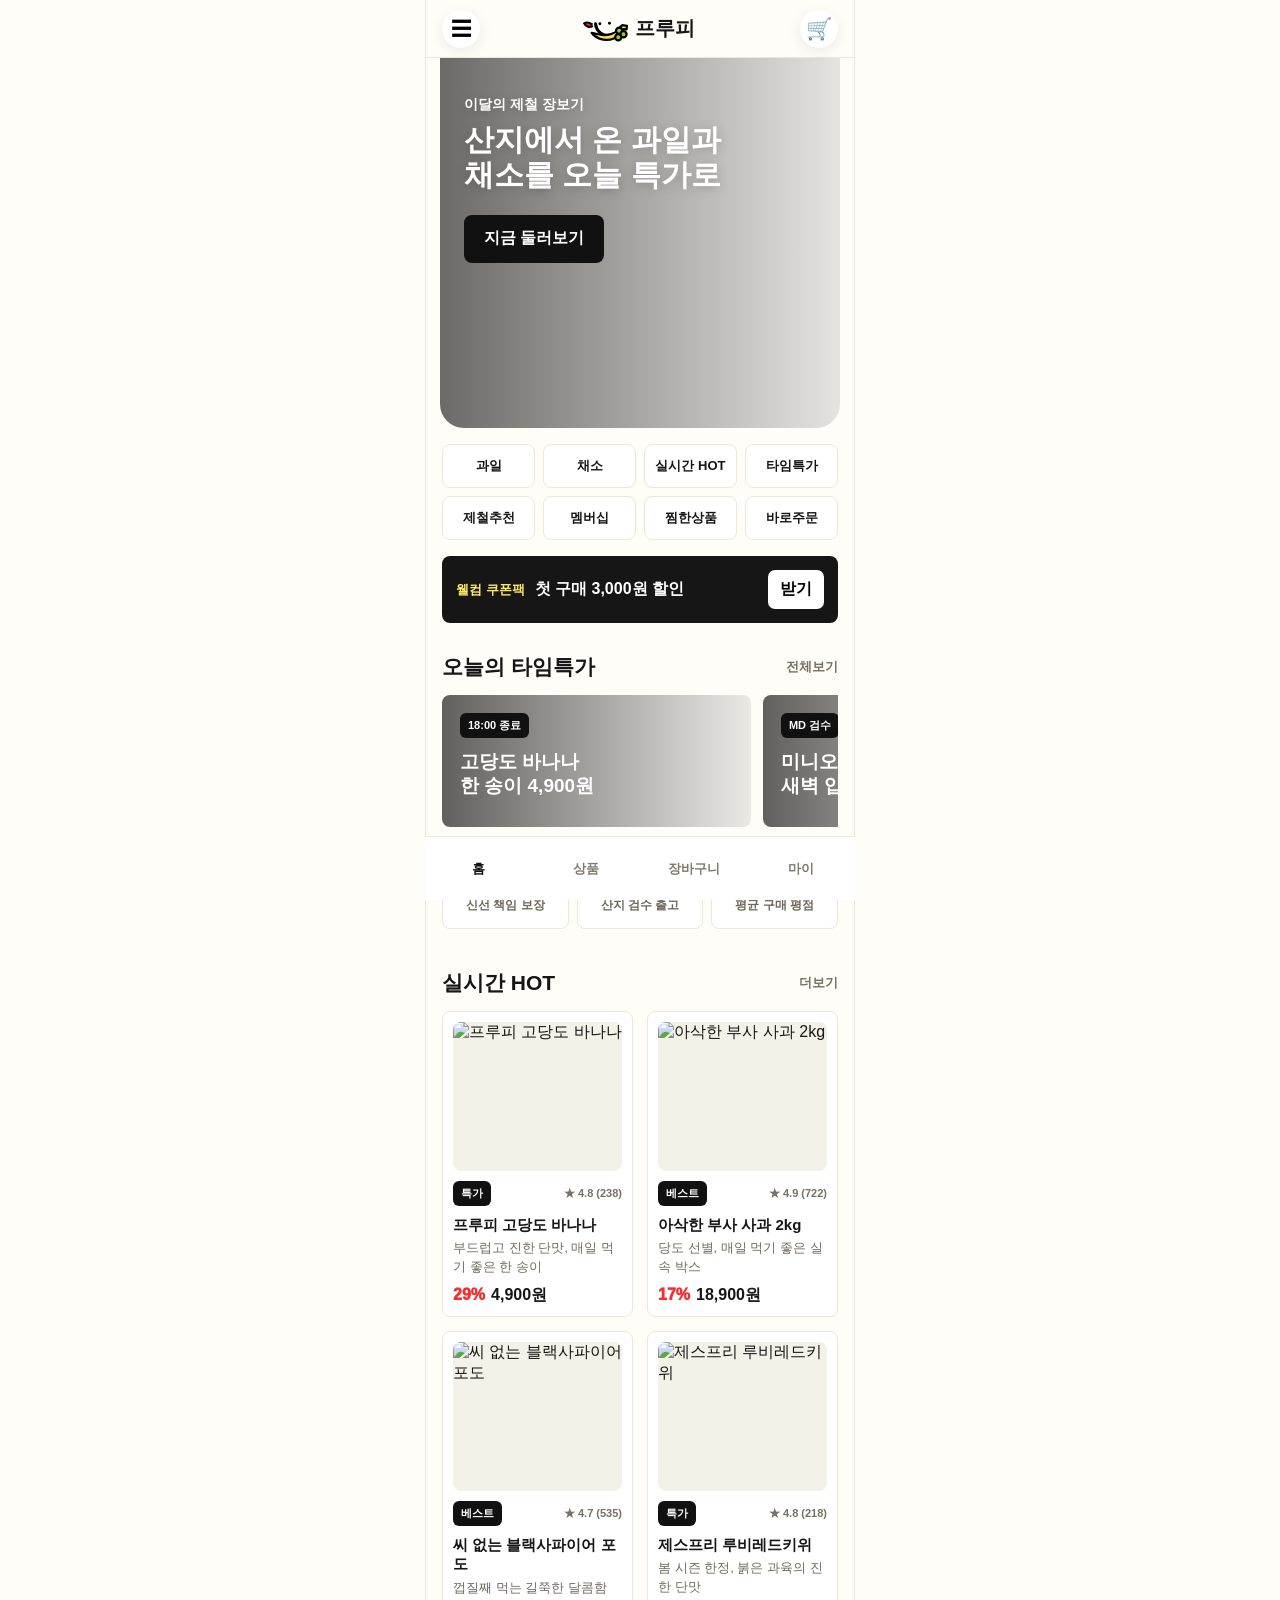
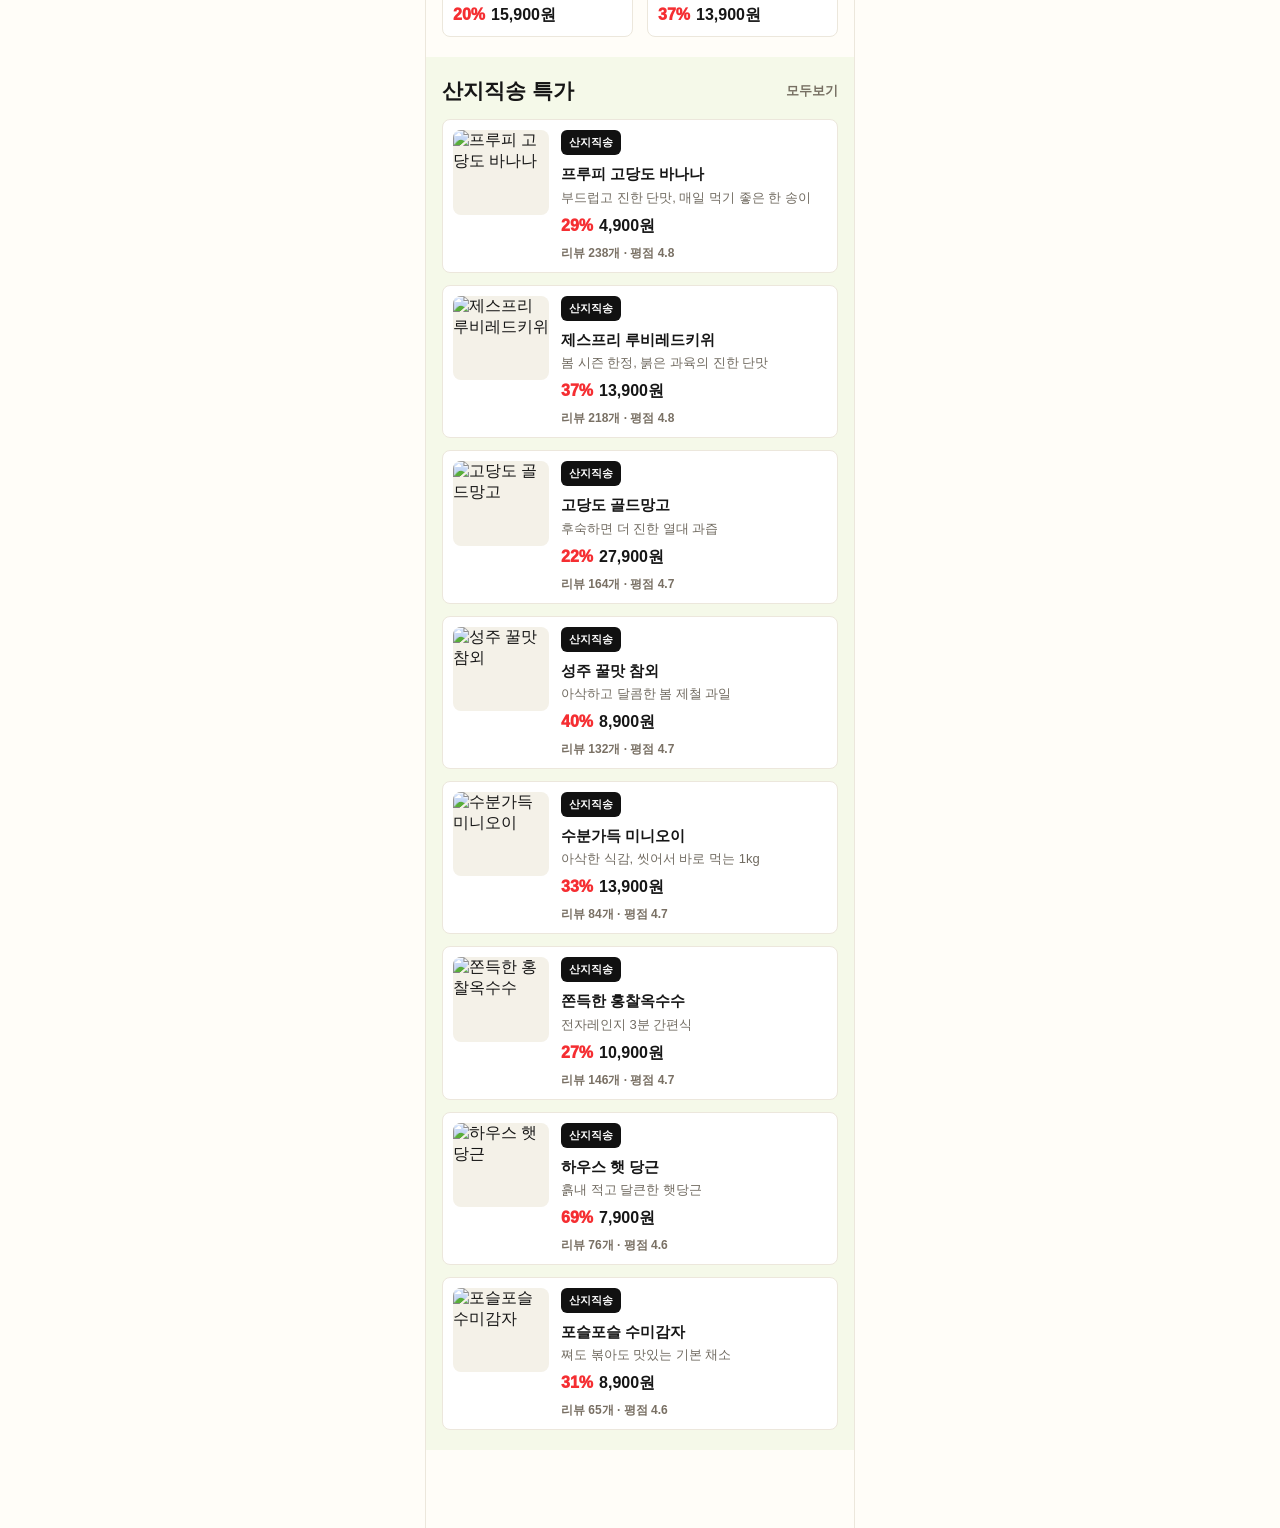
==== index.html @ dadb6387 "Build mobile Fruity storefront" ====
<!doctype html>
<html lang="ko">
  <head>
    <meta charset="UTF-8" />
    <meta name="viewport" content="width=device-width, initial-scale=1.0" />
    <title>프루피 | 산지직송 과일채소</title>
    <link rel="stylesheet" href="./styles.css" />
    <script defer src="./data.js"></script>
    <script defer src="./app.js"></script>
  </head>
  <body data-page="home">
    <header class="topbar">
      <button class="icon-btn" aria-label="메뉴">☰</button>
      <a class="brand" href="./index.html" aria-label="프루피 홈">
        <span class="logo-mark" aria-hidden="true">
          <svg viewBox="0 0 96 60" role="img">
            <path class="logo-face" d="M24 18c2 20 20 32 40 24 8-3 14-9 18-17" />
            <path class="logo-leaf" d="M17 20c-8-7-16-5-19-3 4 8 12 10 20 6" />
            <path class="logo-banana" d="M31 42c18 6 42 0 54-21l11 2-1 8-8-1c-8 20-30 30-54 22-8-3-14-7-18-13 6 1 10 2 16 3z" />
            <circle class="logo-grape" cx="78" cy="34" r="7" />
            <circle class="logo-grape" cx="88" cy="42" r="7" />
            <circle class="logo-grape" cx="76" cy="49" r="7" />
            <circle cx="34" cy="18" r="3.4" />
            <circle cx="56" cy="17" r="3.4" />
          </svg>
        </span>
        <span>프루피</span>
      </a>
      <a class="icon-btn" href="./cart.html" aria-label="장바구니">🛒</a>
    </header>

    <main>
      <section class="hero">
        <div class="hero-copy">
          <p>이달의 제철 장보기</p>
          <h1>산지에서 온 과일과 채소를 오늘 특가로</h1>
          <a class="primary-btn" href="./category.html?type=fruit">지금 둘러보기</a>
        </div>
      </section>

      <nav class="quick-tabs menu-grid" aria-label="주요 메뉴">
        <a href="./category.html?type=fruit">과일</a>
        <a href="./category.html?type=vegetable">채소</a>
        <a href="#best">실시간 HOT</a>
        <a href="#sale">타임특가</a>
        <a href="#season">제철추천</a>
        <a href="./mypage.html">멤버십</a>
        <a href="./wishlist.html">찜한상품</a>
        <a href="./checkout.html">바로주문</a>
      </nav>

      <section class="coupon-band">
        <span>웰컴 쿠폰팩</span>
        <strong>첫 구매 3,000원 할인</strong>
        <button type="button">받기</button>
      </section>

      <section class="section" id="season">
        <div class="section-title">
          <h2>오늘의 타임특가</h2>
          <a href="./category.html">전체보기</a>
        </div>
        <div class="flyer-row">
          <a class="flyer flyer-banana" href="./product.html?id=banana">
            <span>18:00 종료</span>
            <strong>고당도 바나나<br />한 송이 4,900원</strong>
          </a>
          <a class="flyer flyer-cucumber" href="./product.html?id=cucumber">
            <span>MD 검수</span>
            <strong>미니오이 1kg<br />새벽 입고</strong>
          </a>
        </div>
      </section>

      <section class="section trust-strip">
        <article><strong>100%</strong><span>신선 책임 보장</span></article>
        <article><strong>24h</strong><span>산지 검수 출고</span></article>
        <article><strong>4.8</strong><span>평균 구매 평점</span></article>
      </section>

      <section class="section" id="best">
        <div class="section-title">
          <h2>실시간 HOT</h2>
          <a href="./category.html">더보기</a>
        </div>
        <div class="product-grid" id="bestProducts"></div>
      </section>

      <section class="section soft" id="sale">
        <div class="section-title">
          <h2>산지직송 특가</h2>
          <a href="./category.html?badge=deal">모두보기</a>
        </div>
        <div class="product-list" id="dealProducts"></div>
      </section>
    </main>

    <nav class="bottom-nav" aria-label="하단 메뉴">
      <a class="active" href="./index.html">홈</a>
      <a href="./category.html">상품</a>
      <a href="./cart.html">장바구니</a>
      <a href="./mypage.html">마이</a>
    </nav>
  </body>
</html>
---- styles.css ----
:root {
  color: #161616;
  background: #fffdf8;
  font-family: -apple-system, BlinkMacSystemFont, "Segoe UI", sans-serif;
  --red: #f52e32;
  --green: #6fb82b;
  --yellow: #ffe04f;
  --line: #ece7dc;
}

* {
  box-sizing: border-box;
}

body {
  margin: 0;
  background: #fffdf8;
  padding-bottom: 78px;
}

body.drawer-locked {
  overflow: hidden;
}

a {
  color: inherit;
  text-decoration: none;
}

button,
input,
textarea {
  font: inherit;
}

.topbar {
  position: sticky;
  top: 0;
  z-index: 10;
  display: flex;
  align-items: center;
  justify-content: space-between;
  height: 58px;
  padding: 0 16px;
  background: rgba(255, 253, 248, 0.94);
  border-bottom: 1px solid var(--line);
  backdrop-filter: blur(14px);
}

.topbar.transparent {
  position: fixed;
  width: 100%;
  background: transparent;
  border: 0;
}

.brand {
  display: inline-flex;
  align-items: center;
  gap: 8px;
  font-size: 20px;
  font-weight: 900;
}

.brand-compact {
  padding: 6px 10px;
  border-radius: 999px;
  background: rgba(255, 255, 255, 0.92);
  box-shadow: 0 4px 14px rgba(32, 24, 8, 0.08);
}

.logo-mark {
  width: 42px;
  height: 30px;
}

.logo-mark svg {
  width: 100%;
  height: 100%;
  overflow: visible;
}

.logo-face {
  fill: none;
  stroke: #000;
  stroke-width: 7;
  stroke-linecap: round;
}

.logo-leaf {
  fill: var(--red);
  stroke: #000;
  stroke-width: 5;
  stroke-linejoin: round;
}

.logo-banana {
  fill: var(--yellow);
  stroke: #000;
  stroke-width: 5;
  stroke-linejoin: round;
}

.logo-grape {
  fill: #9ccc35;
  stroke: #000;
  stroke-width: 5;
}

.mini-logo {
  display: inline-grid;
  place-items: center;
  width: 28px;
  height: 28px;
  border: 3px solid #000;
  border-radius: 8px;
  background: var(--yellow);
  font-size: 16px;
  font-weight: 900;
}

.icon-btn,
.icon-space {
  display: inline-grid;
  place-items: center;
  width: 38px;
  height: 38px;
  border: 0;
  border-radius: 50%;
  background: #fff;
  box-shadow: 0 4px 14px rgba(32, 24, 8, 0.08);
  font-size: 21px;
}

.hero {
  min-height: 370px;
  margin: 0 14px;
  border-radius: 0 0 24px 24px;
  background:
    linear-gradient(90deg, rgba(0, 0, 0, 0.58), rgba(0, 0, 0, 0.1)),
    url("https://images.unsplash.com/photo-1610348725531-843dff563e2c?auto=format&fit=crop&w=1200&q=80") center / cover;
  overflow: hidden;
  position: relative;
}

.hero-copy {
  position: relative;
  z-index: 1;
  padding: 38px 24px;
  max-width: 310px;
}

.hero p,
.page-head p,
.profile-card p {
  margin: 0 0 8px;
  color: #6c5a30;
  font-size: 14px;
  font-weight: 800;
}

.hero p,
.hero h1 {
  color: #fff;
  text-shadow: 0 2px 12px rgba(0, 0, 0, 0.2);
}

.hero h1,
.page-head h1,
.profile-card h1 {
  margin: 0;
  font-size: 30px;
  line-height: 1.18;
  letter-spacing: 0;
}

.primary-btn,
.checkout-btn,
.buy-bar a,
.buy-bar button {
  display: inline-flex;
  align-items: center;
  justify-content: center;
  min-height: 48px;
  border: 0;
  border-radius: 8px;
  background: #111;
  color: #fff;
  font-weight: 900;
}

.primary-btn {
  margin-top: 22px;
  padding: 0 20px;
}

.quick-tabs,
.filter-tabs {
  display: flex;
  gap: 8px;
  padding: 16px;
  overflow-x: auto;
}

.quick-tabs.menu-grid {
  display: grid;
  grid-template-columns: repeat(4, minmax(0, 1fr));
  overflow: visible;
}

.quick-tabs.menu-grid a {
  min-width: 0;
  padding: 12px 6px;
  font-size: 13px;
}

.quick-tabs a,
.filter-tabs a {
  flex: 0 0 auto;
  min-width: 74px;
  padding: 12px 14px;
  border: 1px solid var(--line);
  border-radius: 8px;
  background: #fff;
  text-align: center;
  font-weight: 900;
}

.coupon-band {
  display: flex;
  align-items: center;
  gap: 10px;
  margin: 0 16px 10px;
  padding: 14px;
  border-radius: 8px;
  background: #161616;
  color: #fff;
}

.coupon-band span {
  color: #ffe75f;
  font-size: 13px;
  font-weight: 900;
}

.coupon-band strong {
  flex: 1;
}

.coupon-band button {
  border: 0;
  border-radius: 7px;
  padding: 9px 12px;
  background: #fff;
  font-weight: 900;
}

.coupon-band button:disabled {
  color: #6b6257;
  background: #efe9dc;
}

.section {
  padding: 20px 16px;
}

.section.soft {
  background: #f5f9e9;
}

.trust-strip {
  display: grid;
  grid-template-columns: repeat(3, minmax(0, 1fr));
  gap: 8px;
  padding-top: 8px;
}

.trust-strip article {
  display: grid;
  gap: 4px;
  min-height: 74px;
  padding: 13px 8px;
  border: 1px solid var(--line);
  border-radius: 8px;
  background: #fff;
  text-align: center;
}

.trust-strip strong {
  font-size: 20px;
}

.trust-strip span {
  color: #6f675c;
  font-size: 12px;
  font-weight: 900;
}

.section-title,
.sort-row {
  display: flex;
  align-items: center;
  justify-content: space-between;
  margin-bottom: 14px;
}

.section-title h2 {
  margin: 0;
  font-size: 21px;
}

.section-title a,
.sort-row span {
  color: #766f62;
  font-size: 13px;
  font-weight: 800;
}

.flyer-row {
  display: grid;
  grid-auto-flow: column;
  grid-auto-columns: 78%;
  gap: 12px;
  overflow-x: auto;
}

.flyer {
  min-height: 132px;
  padding: 18px;
  border-radius: 8px;
  position: relative;
  overflow: hidden;
  background-size: cover;
  background-position: center;
  color: #fff;
}

.flyer::before {
  content: "";
  position: absolute;
  inset: 0;
  background: linear-gradient(90deg, rgba(0, 0, 0, 0.62), rgba(0, 0, 0, 0.08));
}

.flyer > * {
  position: relative;
  z-index: 1;
}

.flyer-banana {
  background-image: url("https://images.unsplash.com/photo-1571771894821-ce9b6c11b08e?auto=format&fit=crop&w=900&q=80");
}

.flyer-cucumber {
  background-image: url("https://images.unsplash.com/photo-1449300079323-02e209d9d3a6?auto=format&fit=crop&w=900&q=80");
}

.flyer span,
.pill {
  display: inline-flex;
  width: fit-content;
  padding: 5px 8px;
  border-radius: 6px;
  background: #111;
  color: #fff;
  font-size: 11px;
  font-weight: 900;
}

.flyer strong {
  display: block;
  margin-top: 12px;
  font-size: 19px;
  line-height: 1.28;
}

.product-grid {
  display: grid;
  grid-template-columns: repeat(2, minmax(0, 1fr));
  gap: 14px;
}

.product-grid.wide {
  padding-bottom: 20px;
}

.product-card,
.list-item,
.cart-item,
.profile-card,
.total-box,
.order-form,
.menu-list {
  border: 1px solid var(--line);
  border-radius: 8px;
  background: #fff;
}

.product-card {
  padding: 10px;
}

.product-photo {
  aspect-ratio: 1 / 0.88;
  margin: 0;
  border-radius: 8px;
  background: #f4f1e8;
  overflow: hidden;
}

.product-photo img {
  width: 100%;
  height: 100%;
  display: block;
  object-fit: cover;
}

.card-meta {
  display: flex;
  align-items: center;
  justify-content: space-between;
  gap: 6px;
  margin-top: 10px;
}

.review-chip,
.review-line {
  color: #797064;
  font-size: 11px;
  font-weight: 900;
}

.review-line {
  display: inline-block;
  margin-top: 8px;
  font-size: 12px;
}

.product-card h3,
.list-item h3,
.cart-item h3 {
  margin: 9px 0 5px;
  font-size: 15px;
  line-height: 1.3;
}

.product-card p,
.list-item p,
.cart-item p,
.description p {
  margin: 0;
  color: #716b61;
  font-size: 13px;
  line-height: 1.45;
}

.price-row {
  display: flex;
  gap: 6px;
  align-items: baseline;
  margin-top: 8px;
}

.price-row em,
.detail-price em {
  color: var(--red);
  font-style: normal;
  font-weight: 950;
}

.price-row strong {
  font-size: 16px;
}

.product-list {
  display: grid;
  gap: 12px;
}

.list-item,
.cart-item {
  display: grid;
  grid-template-columns: 96px 1fr;
  gap: 12px;
  padding: 10px;
}

.page-head {
  padding: 28px 16px 12px;
}

.page-head.compact {
  padding-bottom: 0;
}

.detail-hero {
  height: 430px;
  background: #f4f1e8;
}

.detail-hero img {
  width: 100%;
  height: 100%;
  display: block;
  object-fit: cover;
}

.detail-info {
  margin-top: -18px;
  padding: 24px 18px 120px;
  border-radius: 18px 18px 0 0;
  background: #fffdf8;
  position: relative;
}

.detail-info h1 {
  margin: 14px 0 8px;
  font-size: 26px;
  line-height: 1.22;
}

.detail-info > p {
  margin: 0;
  color: #716b61;
}

.detail-price {
  display: flex;
  align-items: baseline;
  gap: 8px;
  margin: 18px 0;
}

.detail-price strong {
  font-size: 28px;
}

.detail-price del {
  color: #9b958a;
}

dl {
  display: grid;
  gap: 10px;
  margin: 0;
  padding: 15px;
  border-radius: 8px;
  background: #fff;
  border: 1px solid var(--line);
}

.review-summary {
  display: flex;
  align-items: center;
  gap: 8px;
  margin: 0 0 16px;
  color: #6b6257;
  font-size: 14px;
  font-weight: 900;
}

.review-summary strong {
  color: #111;
}

.md-strip {
  display: grid;
  grid-template-columns: repeat(3, minmax(0, 1fr));
  gap: 7px;
  margin: 0 0 16px;
}

.md-strip span {
  display: grid;
  place-items: center;
  min-height: 38px;
  border-radius: 8px;
  background: #f4f8e9;
  color: #415c16;
  font-size: 12px;
  font-weight: 950;
  text-align: center;
}

dl div {
  display: flex;
  justify-content: space-between;
  gap: 16px;
}

dt {
  color: #777064;
  font-weight: 800;
}

dd {
  margin: 0;
  text-align: right;
  font-weight: 800;
}

.detail-tabs {
  position: sticky;
  top: 58px;
  z-index: 8;
  display: grid;
  grid-template-columns: repeat(4, 1fr);
  background: #fff;
  border-top: 1px solid var(--line);
  border-bottom: 1px solid var(--line);
}

.detail-tabs a {
  display: grid;
  place-items: center;
  min-height: 48px;
  color: #5f574d;
  font-size: 13px;
  font-weight: 900;
}

.detail-section {
  padding: 26px 16px;
  background: #fffdf8;
  border-bottom: 8px solid #f3efe5;
}

.detail-section h2 {
  margin: 0 0 14px;
  font-size: 21px;
}

.wide-detail-image {
  width: 100%;
  aspect-ratio: 1 / 0.72;
  display: block;
  object-fit: cover;
  border-radius: 8px;
  margin-bottom: 16px;
}

.detail-section > p {
  margin: 0;
  color: #5f574d;
  line-height: 1.65;
  font-weight: 700;
}

.point-list {
  display: grid;
  gap: 10px;
  padding: 0;
  margin: 18px 0;
  list-style: none;
}

.point-list li {
  padding: 14px;
  border-radius: 8px;
  background: #fff;
  border: 1px solid var(--line);
  font-weight: 900;
}

.point-list li::before {
  content: "✓";
  margin-right: 8px;
  color: var(--green);
  font-weight: 950;
}

.info-panel,
.packing-panel,
.review-card,
.qna-list details,
.notice-grid article {
  border: 1px solid var(--line);
  border-radius: 8px;
  background: #fff;
}

.info-panel {
  padding: 16px;
}

.info-panel h3 {
  margin: 0 0 8px;
  font-size: 16px;
}

.info-panel p {
  margin: 0;
  color: #6d655c;
  line-height: 1.55;
}

.packing-panel {
  margin-top: 12px;
  padding: 16px;
}

.packing-panel h3 {
  margin: 0 0 12px;
  font-size: 16px;
}

.packing-panel div {
  display: grid;
  grid-template-columns: 28px 1fr;
  gap: 10px;
  align-items: start;
}

.packing-panel span {
  display: grid;
  place-items: center;
  width: 28px;
  height: 28px;
  border-radius: 50%;
  background: #111;
  color: #fff;
  font-size: 13px;
  font-weight: 950;
}

.packing-panel p {
  margin: 4px 0 12px;
  color: #5f574d;
  line-height: 1.45;
  font-weight: 800;
}

.review-list {
  display: grid;
  gap: 10px;
}

.review-card {
  padding: 15px;
}

.review-card div {
  display: flex;
  justify-content: space-between;
  gap: 12px;
}

.review-card span {
  color: #8a8176;
  font-size: 12px;
  font-weight: 800;
}

.review-card p {
  margin: 8px 0;
  color: #ffb400;
  letter-spacing: 0;
}

.review-card blockquote {
  margin: 0;
  color: #5f574d;
  line-height: 1.5;
}

.line-btn {
  border: 1px solid #111;
  border-radius: 8px;
  background: #fff;
  padding: 8px 11px;
  font-size: 13px;
  font-weight: 900;
}

.qna-list {
  display: grid;
  gap: 10px;
}

.qna-list details {
  padding: 0;
  overflow: hidden;
}

.qna-list summary {
  display: flex;
  gap: 10px;
  padding: 15px;
  cursor: pointer;
  font-weight: 900;
  list-style: none;
}

.qna-list summary::-webkit-details-marker {
  display: none;
}

.qna-list p {
  display: flex;
  gap: 10px;
  margin: 0;
  padding: 15px;
  background: #f8f5ee;
  color: #5f574d;
  line-height: 1.55;
}

.qna-list span {
  flex: 0 0 auto;
  font-weight: 950;
}

.notice-grid {
  display: grid;
  gap: 10px;
}

.notice-grid article {
  padding: 15px;
}

.notice-grid p {
  margin: 8px 0 0;
  color: #6b6257;
  line-height: 1.55;
}

.buy-bar {
  position: fixed;
  left: 0;
  right: 0;
  bottom: 0;
  display: grid;
  grid-template-columns: 0.72fr 1fr 1fr;
  gap: 8px;
  padding: 12px 14px 16px;
  background: rgba(255, 253, 248, 0.96);
  border-top: 1px solid var(--line);
}

.buy-bar button {
  background: #fff;
  color: #111;
  border: 1px solid #111;
}

.buy-bar .wish-btn {
  border-color: var(--line);
  color: #52483e;
}

.cart-list {
  display: grid;
  gap: 12px;
}

.cart-item .product-photo {
  aspect-ratio: 1;
}

.cart-section {
  padding-top: 14px;
}

.cart-info {
  position: relative;
  min-width: 0;
  padding-right: 28px;
}

.cart-remove {
  position: absolute;
  top: 0;
  right: 0;
  display: grid;
  place-items: center;
  width: 25px;
  height: 25px;
  border: 0;
  border-radius: 50%;
  background: #f4f0e8;
  color: #6c6257;
  font-size: 18px;
  font-weight: 900;
}

.cart-control {
  display: inline-grid;
  grid-template-columns: 34px 38px 34px;
  align-items: center;
  overflow: hidden;
  margin-top: 10px;
  border: 1px solid var(--line);
  border-radius: 8px;
  background: #fffdf8;
}

.cart-control button {
  display: grid;
  place-items: center;
  width: 34px;
  height: 34px;
  border: 0;
  background: #fff;
  font-size: 18px;
  font-weight: 950;
}

.cart-control span {
  text-align: center;
  font-weight: 950;
}

.cart-info > strong {
  display: block;
  margin-top: 10px;
  font-size: 17px;
}

.coupon-box {
  display: flex;
  align-items: center;
  gap: 12px;
  margin-top: 14px;
  padding: 15px;
  border: 1px solid #111;
  border-radius: 8px;
  background: #fff9d8;
}

.coupon-box div {
  flex: 1;
  min-width: 0;
}

.coupon-box strong {
  display: block;
  margin-bottom: 5px;
}

.coupon-box p {
  margin: 0;
  color: #6d655c;
  font-size: 12px;
  line-height: 1.4;
  font-weight: 800;
}

.coupon-box button {
  flex: 0 0 auto;
  border: 0;
  border-radius: 8px;
  padding: 11px 13px;
  background: #111;
  color: #fff;
  font-weight: 950;
}

.coupon-box button:disabled {
  background: #8d857a;
}

.total-box {
  display: flex;
  justify-content: space-between;
  align-items: center;
  margin-top: 16px;
  padding: 16px;
}

.total-box span {
  color: #746e64;
  font-weight: 800;
}

.total-box strong {
  font-size: 22px;
}

.cart-summary {
  display: grid;
  gap: 10px;
  margin-top: 14px;
  padding: 16px;
  border: 1px solid var(--line);
  border-radius: 8px;
  background: #fff;
}

.cart-summary div {
  display: flex;
  align-items: center;
  justify-content: space-between;
  gap: 12px;
}

.cart-summary span {
  color: #746e64;
  font-weight: 800;
}

.cart-summary strong {
  font-size: 15px;
}

.cart-summary .summary-total {
  margin-top: 4px;
  padding-top: 12px;
  border-top: 1px solid var(--line);
}

.cart-summary .summary-total strong {
  font-size: 22px;
}

.cart-summary p {
  margin: 2px 0 0;
  padding: 10px 12px;
  border-radius: 8px;
  background: #f4f8e9;
  color: #415c16;
  font-size: 13px;
  font-weight: 900;
  text-align: center;
}

.checkout-btn {
  width: 100%;
  margin-top: 12px;
}

.checkout-btn.disabled {
  pointer-events: none;
  background: #c9c1b5;
}

.order-form {
  display: grid;
  gap: 14px;
  margin: 18px 16px 0;
  padding: 16px;
}

.order-form label {
  display: grid;
  gap: 8px;
  color: #6a6258;
  font-size: 13px;
  font-weight: 900;
}

.order-form input,
.order-form textarea {
  width: 100%;
  border: 1px solid var(--line);
  border-radius: 8px;
  padding: 13px;
  background: #fffdf8;
}

.order-form textarea {
  min-height: 88px;
  resize: vertical;
}

.profile-card {
  display: flex;
  justify-content: space-between;
  align-items: center;
  margin: 18px 16px 0;
  padding: 22px;
  background: linear-gradient(145deg, #fff7cc, #dcf3b2);
}

.profile-card span {
  display: grid;
  place-items: center;
  width: 54px;
  height: 54px;
  border-radius: 50%;
  background: #111;
  color: #fff;
  font-weight: 950;
}

.menu-list {
  overflow: hidden;
}

.menu-list a {
  display: flex;
  justify-content: space-between;
  padding: 18px;
  border-bottom: 1px solid var(--line);
  font-weight: 900;
}

.menu-list a:last-child {
  border-bottom: 0;
}

.bottom-nav {
  position: fixed;
  left: 0;
  right: 0;
  bottom: 0;
  z-index: 9;
  display: grid;
  grid-template-columns: repeat(4, 1fr);
  min-height: 64px;
  background: #fff;
  border-top: 1px solid var(--line);
}

.bottom-nav a {
  display: grid;
  place-items: center;
  color: #82796c;
  font-size: 13px;
  font-weight: 900;
}

.bottom-nav a.active {
  color: #111;
}

.toast {
  position: fixed;
  left: 50%;
  bottom: 86px;
  z-index: 30;
  width: min(360px, calc(100% - 32px));
  padding: 14px 16px;
  border-radius: 8px;
  background: rgba(17, 17, 17, 0.94);
  color: #fff;
  text-align: center;
  font-size: 14px;
  font-weight: 900;
  opacity: 0;
  pointer-events: none;
  transform: translate(-50%, 12px);
  transition: 0.2s ease;
}

.toast.show {
  opacity: 1;
  transform: translate(-50%, 0);
}

.menu-drawer {
  position: fixed;
  inset: 0;
  z-index: 40;
  display: flex;
  align-items: flex-end;
  background: rgba(0, 0, 0, 0.34);
  opacity: 0;
  pointer-events: none;
  transition: opacity 0.22s ease;
}

.menu-drawer.visible {
  pointer-events: auto;
}

.menu-drawer.open {
  opacity: 1;
}

.menu-drawer > div {
  width: 100%;
  padding: 20px 16px 28px;
  border-radius: 18px 18px 0 0;
  background: #fffdf8;
  box-shadow: 0 -12px 32px rgba(0, 0, 0, 0.18);
  transform: translateY(100%);
  transition: transform 0.24s cubic-bezier(0.2, 0.9, 0.2, 1);
}

.menu-drawer.open > div {
  transform: translateY(0);
}

.menu-drawer strong {
  display: block;
  margin-bottom: 14px;
  font-size: 20px;
}

.menu-drawer a {
  display: flex;
  justify-content: space-between;
  padding: 15px 0;
  border-bottom: 1px solid var(--line);
  font-weight: 950;
}

.menu-drawer a::after {
  content: "›";
  color: #8a8176;
}

.drawer-close {
  float: right;
  width: 36px;
  height: 36px;
  border: 0;
  border-radius: 50%;
  background: #111;
  color: #fff;
  font-size: 23px;
  line-height: 1;
}

.empty-box {
  display: grid;
  gap: 10px;
  padding: 24px 18px;
  border: 1px solid var(--line);
  border-radius: 8px;
  background: #fff;
  text-align: center;
}

.empty-box p {
  margin: 0;
  color: #716b61;
  line-height: 1.5;
}

.empty-box a {
  display: inline-flex;
  justify-content: center;
  justify-self: center;
  min-width: 132px;
  padding: 12px 14px;
  border-radius: 8px;
  background: #111;
  color: #fff;
  font-weight: 950;
}

@media (min-width: 560px) {
  body {
    max-width: 430px;
    margin: 0 auto;
    border-left: 1px solid var(--line);
    border-right: 1px solid var(--line);
  }

  .bottom-nav,
  .buy-bar,
  .topbar.transparent {
    left: 50%;
    width: 430px;
    transform: translateX(-50%);
  }
}
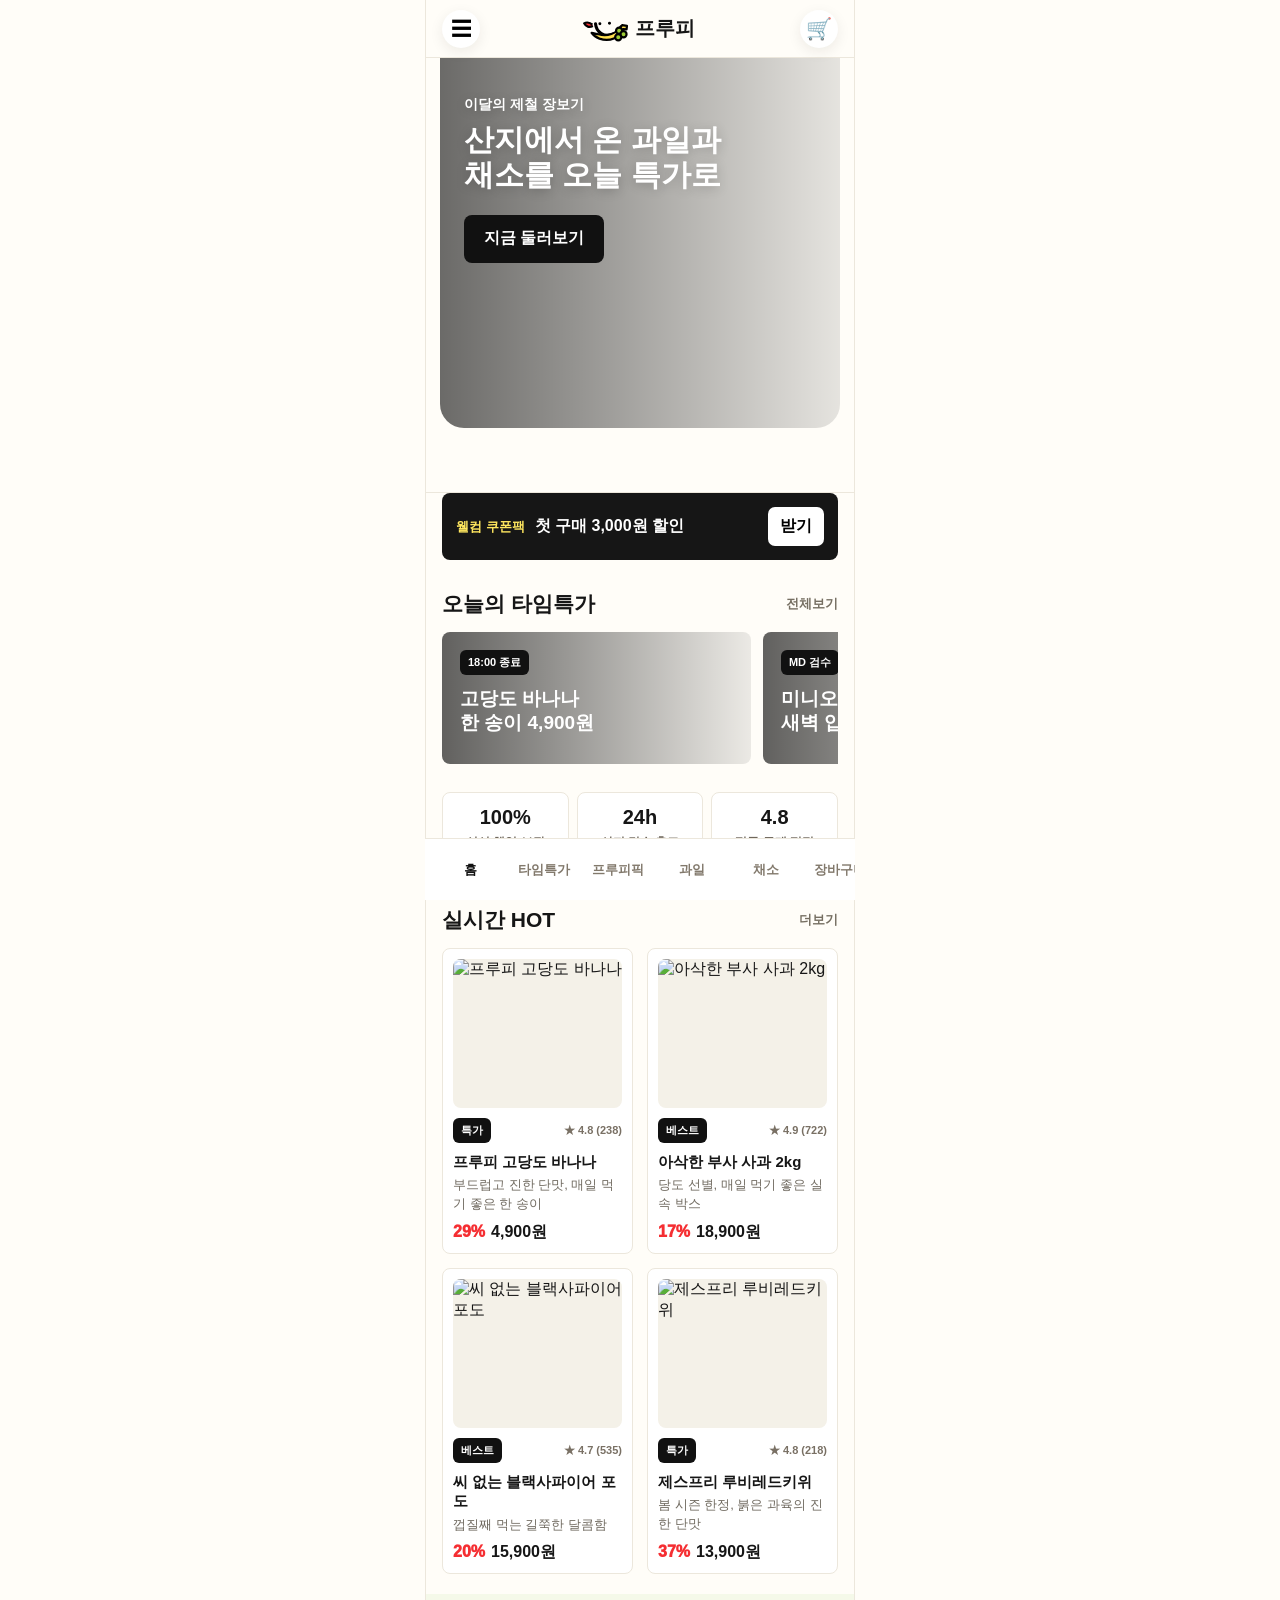
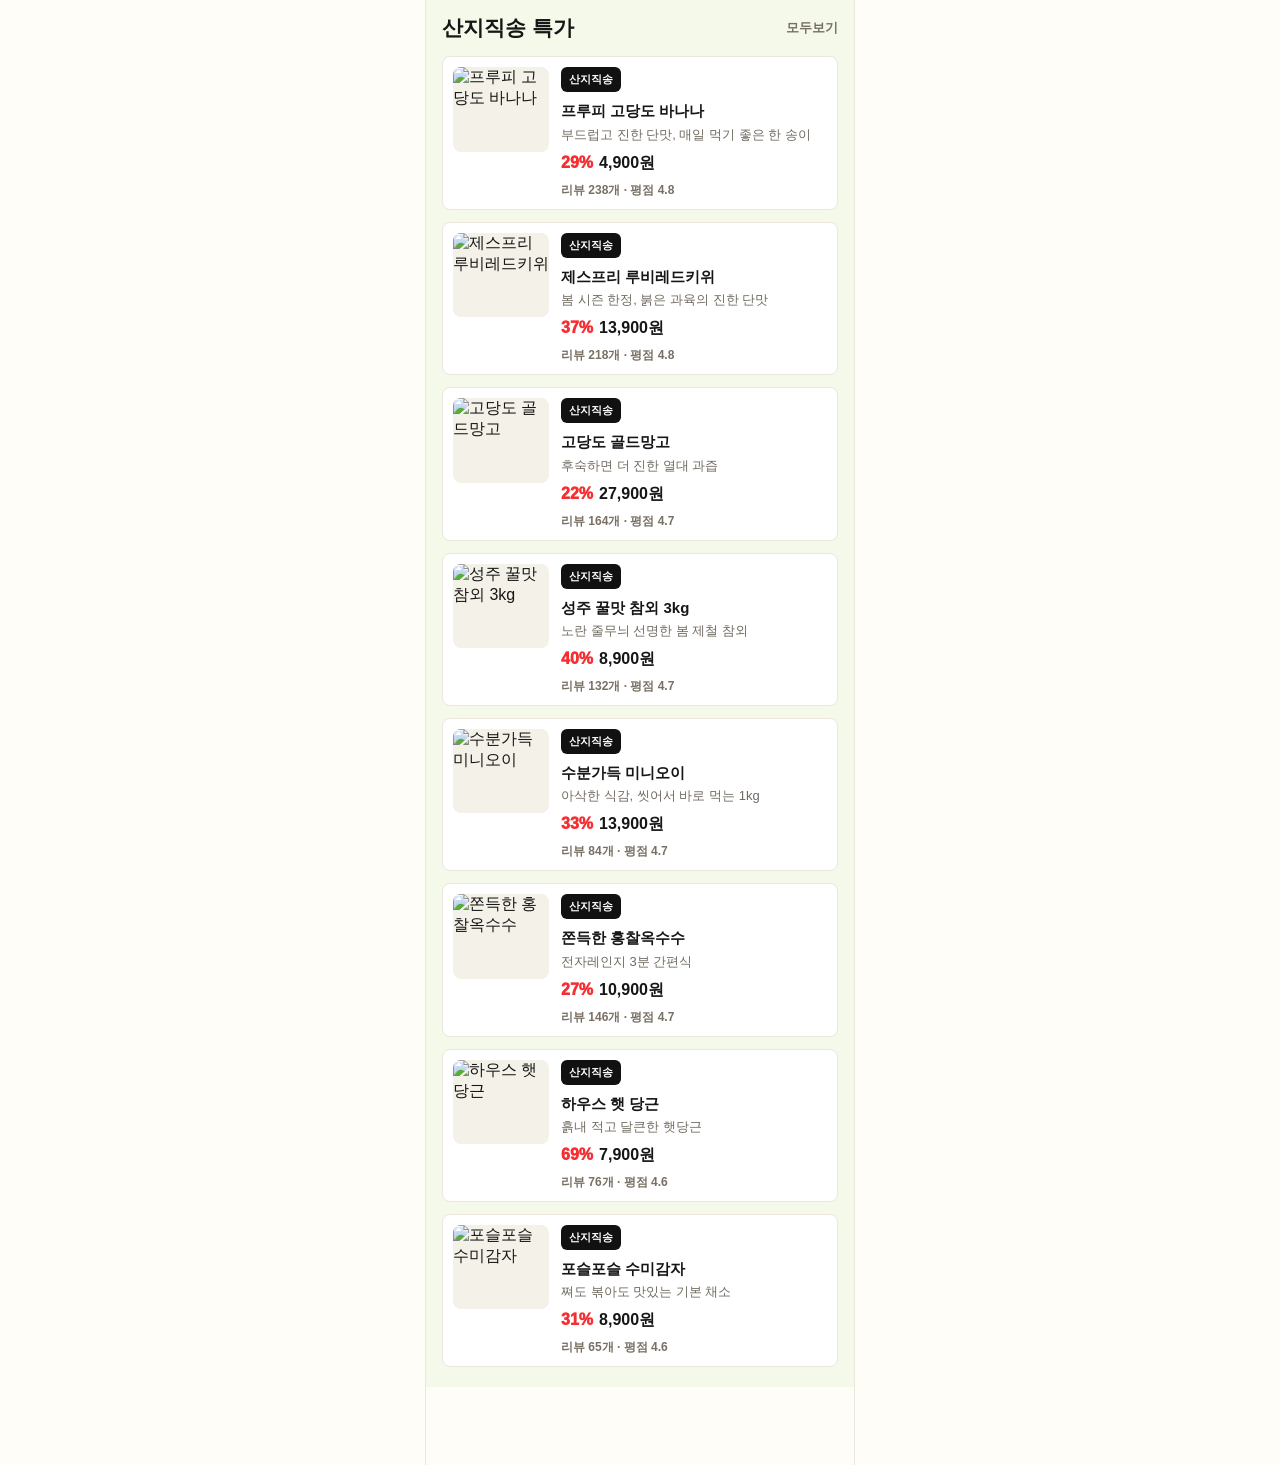
==== commit ab467501: "Refine mobile market navigation" ====
--- a/index.html
+++ b/index.html
@@ -38,15 +38,15 @@
         </div>
       </section>
 
-      <nav class="quick-tabs menu-grid" aria-label="주요 메뉴">
-        <a href="./category.html?type=fruit">과일</a>
-        <a href="./category.html?type=vegetable">채소</a>
-        <a href="#best">실시간 HOT</a>
-        <a href="#sale">타임특가</a>
-        <a href="#season">제철추천</a>
-        <a href="./mypage.html">멤버십</a>
+      <nav class="quick-tabs farmer-tabs" aria-label="주요 메뉴">
+        <a class="active" href="./index.html">홈</a>
+        <a href="#season">타임특가</a>
+        <a href="#pick">프루피픽</a>
+        <a href="./category.html?type=fruit">과일특집</a>
+        <a href="./category.html?type=vegetable">채소특집</a>
+        <a href="#best">인기상품</a>
         <a href="./wishlist.html">찜한상품</a>
-        <a href="./checkout.html">바로주문</a>
+        <a href="./mypage.html">이벤트</a>
       </nav>
 
       <section class="coupon-band">
@@ -72,7 +72,7 @@
         </div>
       </section>
 
-      <section class="section trust-strip">
+      <section class="section trust-strip" id="pick">
         <article><strong>100%</strong><span>신선 책임 보장</span></article>
         <article><strong>24h</strong><span>산지 검수 출고</span></article>
         <article><strong>4.8</strong><span>평균 구매 평점</span></article>
@@ -95,9 +95,12 @@
       </section>
     </main>
 
-    <nav class="bottom-nav" aria-label="하단 메뉴">
+    <nav class="bottom-nav scroll-nav" aria-label="하단 메뉴">
       <a class="active" href="./index.html">홈</a>
-      <a href="./category.html">상품</a>
+      <a href="./index.html#season">타임특가</a>
+      <a href="./index.html#pick">프루피픽</a>
+      <a href="./category.html?type=fruit">과일</a>
+      <a href="./category.html?type=vegetable">채소</a>
       <a href="./cart.html">장바구니</a>
       <a href="./mypage.html">마이</a>
     </nav>
--- a/styles.css
+++ b/styles.css
@@ -202,16 +202,29 @@
   overflow-x: auto;
 }
 
-.quick-tabs.menu-grid {
-  display: grid;
-  grid-template-columns: repeat(4, minmax(0, 1fr));
-  overflow: visible;
-}
-
-.quick-tabs.menu-grid a {
-  min-width: 0;
-  padding: 12px 6px;
+.quick-tabs.farmer-tabs {
+  position: sticky;
+  top: 58px;
+  z-index: 8;
+  gap: 7px;
+  padding: 12px 16px;
+  background: rgba(255, 253, 248, 0.94);
+  border-bottom: 1px solid var(--line);
+  backdrop-filter: blur(14px);
+}
+
+.quick-tabs.farmer-tabs a {
+  min-width: auto;
+  padding: 10px 13px;
+  border-color: #111;
+  border-radius: 999px;
+  white-space: nowrap;
   font-size: 13px;
+}
+
+.quick-tabs.farmer-tabs a.active {
+  background: #111;
+  color: #fff;
 }
 
 .quick-tabs a,
@@ -1112,6 +1125,26 @@
   border-top: 1px solid var(--line);
 }
 
+.bottom-nav.scroll-nav {
+  display: flex;
+  align-items: center;
+  gap: 0;
+  overflow-x: auto;
+  min-height: 62px;
+  padding: 0 8px;
+  scrollbar-width: none;
+}
+
+.bottom-nav.scroll-nav::-webkit-scrollbar {
+  display: none;
+}
+
+.bottom-nav.scroll-nav a {
+  flex: 0 0 auto;
+  min-width: 74px;
+  padding: 0 8px;
+}
+
 .bottom-nav a {
   display: grid;
   place-items: center;
@@ -1184,8 +1217,48 @@
 
 .menu-drawer strong {
   display: block;
-  margin-bottom: 14px;
+  margin-bottom: 6px;
   font-size: 20px;
+}
+
+.menu-drawer p {
+  margin: 0 0 14px;
+  color: #6d655c;
+  font-size: 13px;
+  line-height: 1.45;
+  font-weight: 800;
+}
+
+.drawer-highlight {
+  display: grid;
+  grid-template-columns: 1fr auto;
+  gap: 8px;
+  align-items: center;
+  margin-bottom: 12px;
+  padding: 14px;
+  border-radius: 8px;
+  background: #111;
+  color: #fff;
+}
+
+.drawer-highlight span {
+  grid-column: 1 / -1;
+  color: #ffe75f;
+  font-size: 12px;
+  font-weight: 950;
+}
+
+.drawer-highlight b {
+  font-size: 20px;
+}
+
+.drawer-highlight button {
+  border: 0;
+  border-radius: 8px;
+  padding: 10px 12px;
+  background: #fff;
+  color: #111;
+  font-weight: 950;
 }
 
 .menu-drawer a {
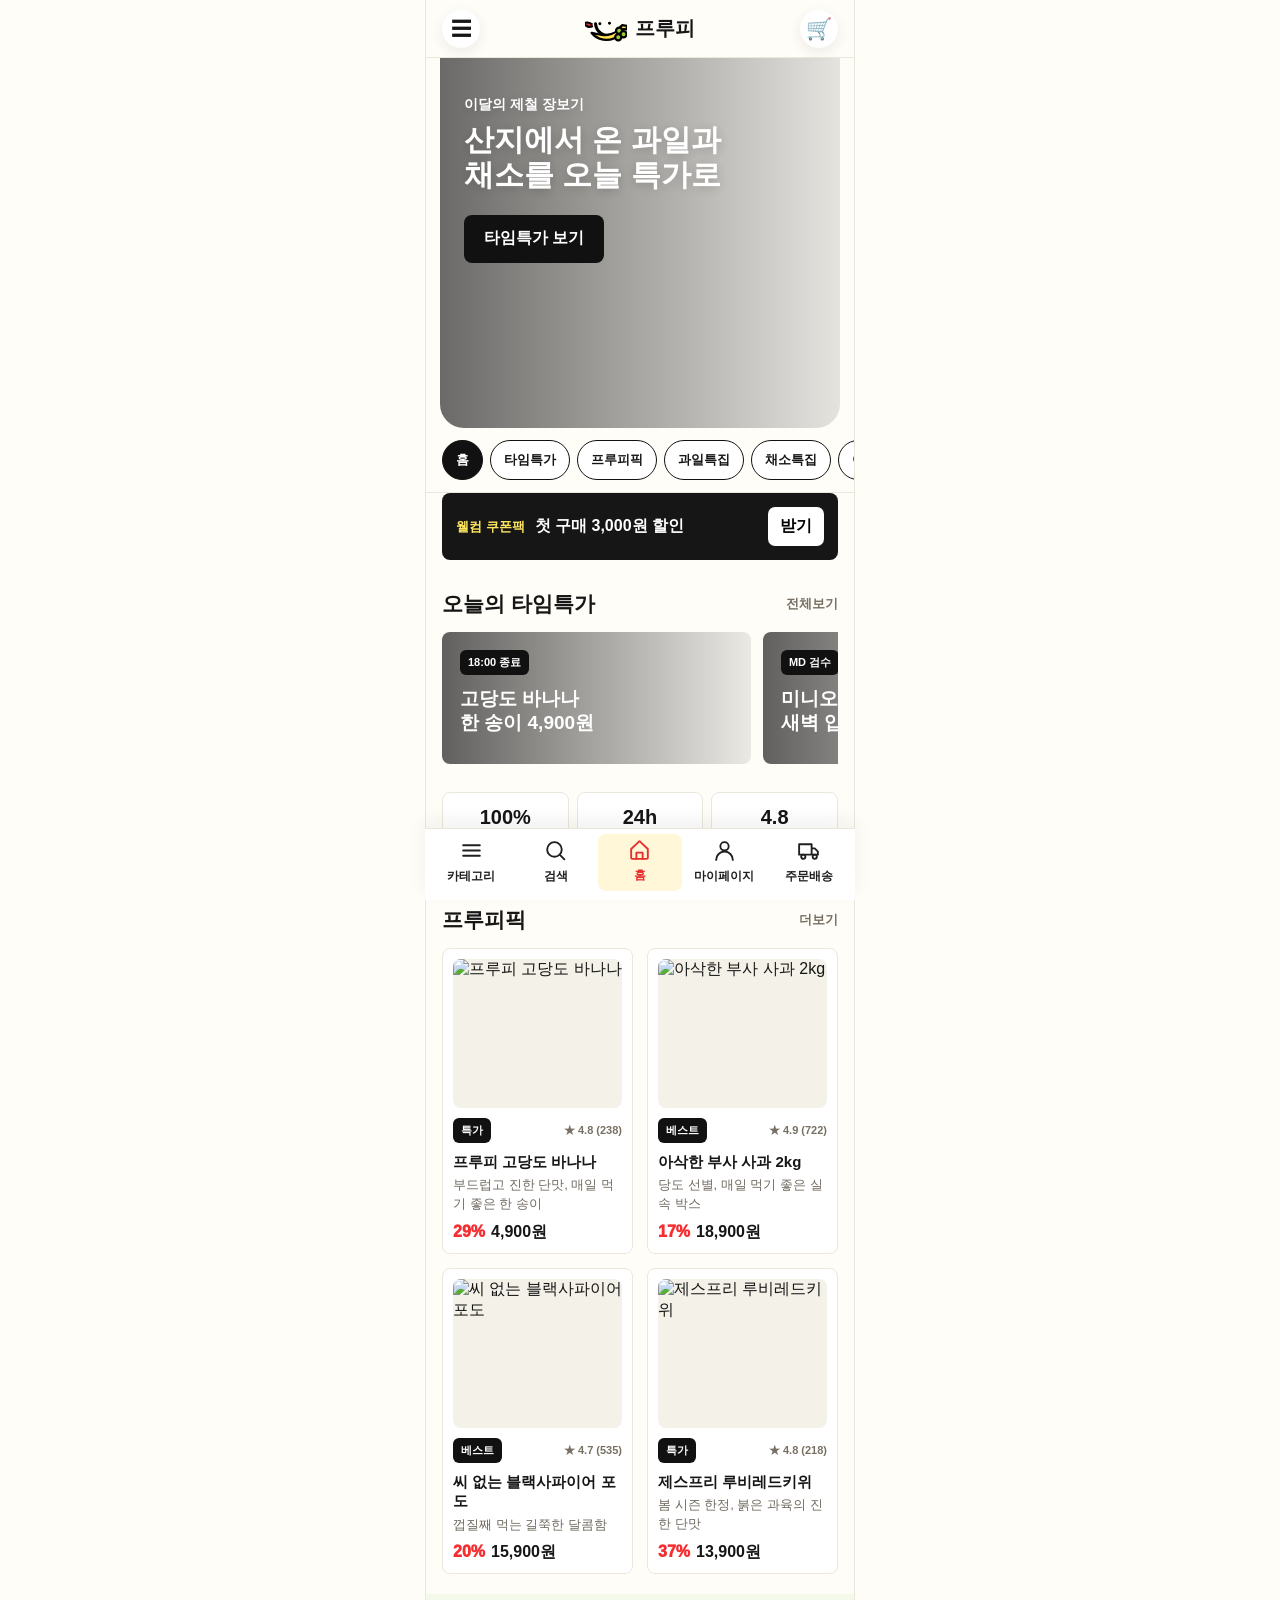
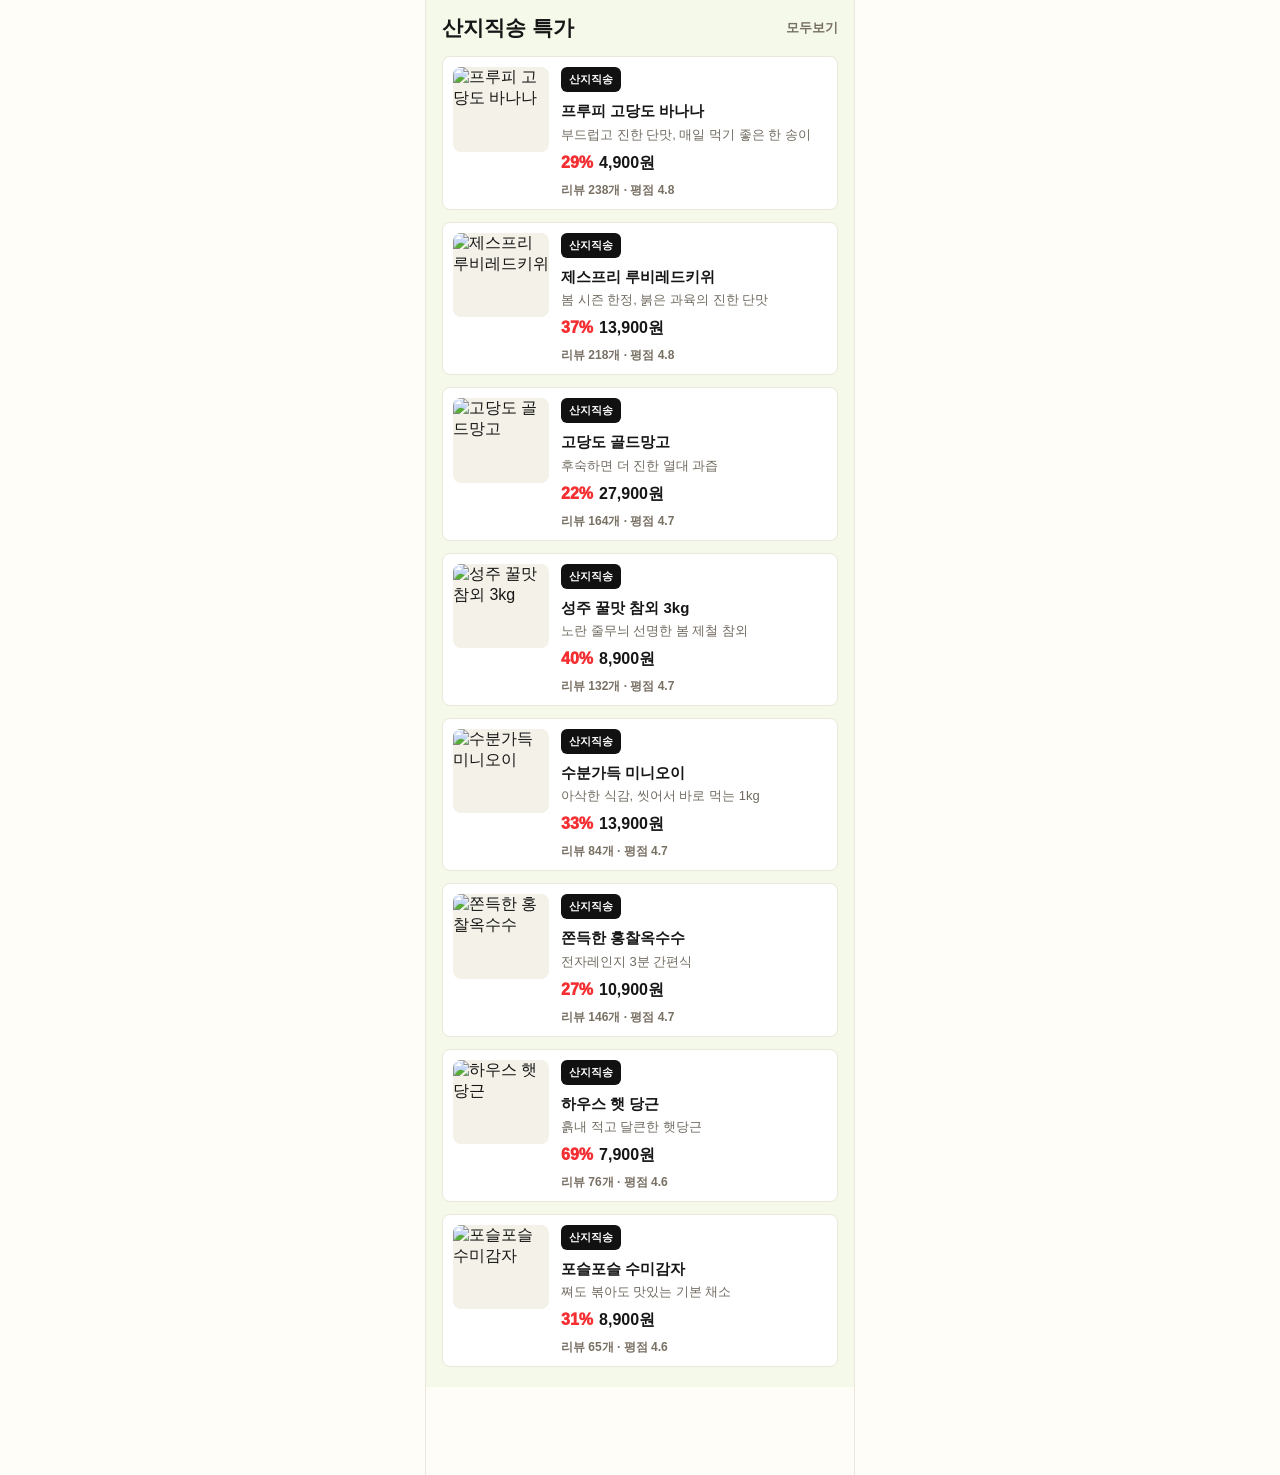
==== commit 4522f21e: "Implement mobile storefront navigation flows" ====
--- a/index.html
+++ b/index.html
@@ -7,23 +7,13 @@
     <link rel="stylesheet" href="./styles.css" />
     <script defer src="./data.js"></script>
     <script defer src="./app.js"></script>
+    <script defer src="./nav.js"></script>
   </head>
   <body data-page="home">
     <header class="topbar">
-      <button class="icon-btn" aria-label="메뉴">☰</button>
+      <a class="icon-btn" href="./category.html" aria-label="카테고리">☰</a>
       <a class="brand" href="./index.html" aria-label="프루피 홈">
-        <span class="logo-mark" aria-hidden="true">
-          <svg viewBox="0 0 96 60" role="img">
-            <path class="logo-face" d="M24 18c2 20 20 32 40 24 8-3 14-9 18-17" />
-            <path class="logo-leaf" d="M17 20c-8-7-16-5-19-3 4 8 12 10 20 6" />
-            <path class="logo-banana" d="M31 42c18 6 42 0 54-21l11 2-1 8-8-1c-8 20-30 30-54 22-8-3-14-7-18-13 6 1 10 2 16 3z" />
-            <circle class="logo-grape" cx="78" cy="34" r="7" />
-            <circle class="logo-grape" cx="88" cy="42" r="7" />
-            <circle class="logo-grape" cx="76" cy="49" r="7" />
-            <circle cx="34" cy="18" r="3.4" />
-            <circle cx="56" cy="17" r="3.4" />
-          </svg>
-        </span>
+        <img class="logo-mark" src="./logo.svg" alt="" />
         <span>프루피</span>
       </a>
       <a class="icon-btn" href="./cart.html" aria-label="장바구니">🛒</a>
@@ -34,19 +24,17 @@
         <div class="hero-copy">
           <p>이달의 제철 장보기</p>
           <h1>산지에서 온 과일과 채소를 오늘 특가로</h1>
-          <a class="primary-btn" href="./category.html?type=fruit">지금 둘러보기</a>
+          <a class="primary-btn" href="./time-sale.html">타임특가 보기</a>
         </div>
       </section>
 
       <nav class="quick-tabs farmer-tabs" aria-label="주요 메뉴">
         <a class="active" href="./index.html">홈</a>
-        <a href="#season">타임특가</a>
-        <a href="#pick">프루피픽</a>
+        <a href="./time-sale.html">타임특가</a>
+        <a href="./pick.html">프루피픽</a>
         <a href="./category.html?type=fruit">과일특집</a>
         <a href="./category.html?type=vegetable">채소특집</a>
-        <a href="#best">인기상품</a>
-        <a href="./wishlist.html">찜한상품</a>
-        <a href="./mypage.html">이벤트</a>
+        <a href="./event.html">이벤트</a>
       </nav>
 
       <section class="coupon-band">
@@ -55,10 +43,10 @@
         <button type="button">받기</button>
       </section>
 
-      <section class="section" id="season">
+      <section class="section">
         <div class="section-title">
           <h2>오늘의 타임특가</h2>
-          <a href="./category.html">전체보기</a>
+          <a href="./time-sale.html">전체보기</a>
         </div>
         <div class="flyer-row">
           <a class="flyer flyer-banana" href="./product.html?id=banana">
@@ -72,37 +60,29 @@
         </div>
       </section>
 
-      <section class="section trust-strip" id="pick">
+      <section class="section trust-strip">
         <article><strong>100%</strong><span>신선 책임 보장</span></article>
         <article><strong>24h</strong><span>산지 검수 출고</span></article>
         <article><strong>4.8</strong><span>평균 구매 평점</span></article>
       </section>
 
-      <section class="section" id="best">
+      <section class="section">
         <div class="section-title">
-          <h2>실시간 HOT</h2>
-          <a href="./category.html">더보기</a>
+          <h2>프루피픽</h2>
+          <a href="./pick.html">더보기</a>
         </div>
         <div class="product-grid" id="bestProducts"></div>
       </section>
 
-      <section class="section soft" id="sale">
+      <section class="section soft">
         <div class="section-title">
           <h2>산지직송 특가</h2>
-          <a href="./category.html?badge=deal">모두보기</a>
+          <a href="./category.html">모두보기</a>
         </div>
         <div class="product-list" id="dealProducts"></div>
       </section>
     </main>
 
-    <nav class="bottom-nav scroll-nav" aria-label="하단 메뉴">
-      <a class="active" href="./index.html">홈</a>
-      <a href="./index.html#season">타임특가</a>
-      <a href="./index.html#pick">프루피픽</a>
-      <a href="./category.html?type=fruit">과일</a>
-      <a href="./category.html?type=vegetable">채소</a>
-      <a href="./cart.html">장바구니</a>
-      <a href="./mypage.html">마이</a>
-    </nav>
+    <nav class="bottom-nav icon-nav" data-bottom-nav aria-label="하단 메뉴"></nav>
   </body>
 </html>
--- a/styles.css
+++ b/styles.css
@@ -15,7 +15,7 @@
 body {
   margin: 0;
   background: #fffdf8;
-  padding-bottom: 78px;
+  padding-bottom: calc(88px + env(safe-area-inset-bottom));
 }
 
 body.drawer-locked {
@@ -60,6 +60,12 @@
   gap: 8px;
   font-size: 20px;
   font-weight: 900;
+}
+
+.brand-logo {
+  width: 42px;
+  height: 30px;
+  object-fit: contain;
 }
 
 .brand-compact {
@@ -273,6 +279,138 @@
   background: #efe9dc;
 }
 
+.deal-head {
+  background: linear-gradient(145deg, #141414, #43331f);
+  color: #fff;
+}
+
+.deal-head p {
+  color: #ffe67a;
+}
+
+.timer-box {
+  display: inline-flex;
+  align-items: center;
+  gap: 8px;
+  margin-top: 16px;
+  padding: 10px 12px;
+  border-radius: 8px;
+  background: rgba(255, 255, 255, 0.12);
+  font-size: 13px;
+  font-weight: 900;
+}
+
+.timer-box strong {
+  color: #ffe04f;
+  font-variant-numeric: tabular-nums;
+}
+
+.search-box {
+  display: flex;
+  align-items: center;
+  gap: 10px;
+  margin: 14px 16px 0;
+  padding: 13px 15px;
+  border: 1px solid var(--line);
+  border-radius: 8px;
+  background: #fff;
+  color: #6e665b;
+  font-weight: 900;
+}
+
+.search-box input {
+  width: 100%;
+  border: 0;
+  outline: 0;
+  background: transparent;
+  font-size: 16px;
+  font-weight: 800;
+}
+
+.popular-keywords {
+  display: flex;
+  gap: 8px;
+  overflow-x: auto;
+  margin: 12px 16px 0;
+  padding-bottom: 2px;
+  scrollbar-width: none;
+}
+
+.popular-keywords::-webkit-scrollbar {
+  display: none;
+}
+
+.popular-keywords button {
+  flex: 0 0 auto;
+  border: 0;
+  border-radius: 8px;
+  padding: 9px 12px;
+  background: #fff4ca;
+  color: #1f1f1f;
+  font-size: 13px;
+  font-weight: 950;
+}
+
+.event-stack {
+  display: grid;
+  gap: 12px;
+}
+
+.event-stack article,
+.order-timeline article {
+  padding: 18px;
+  border: 1px solid var(--line);
+  border-radius: 8px;
+  background: #fff;
+}
+
+.event-stack article strong,
+.order-timeline article strong {
+  display: block;
+  margin-bottom: 8px;
+  font-size: 18px;
+}
+
+.event-stack article p,
+.order-timeline article p {
+  margin: 0;
+  color: #70685d;
+  line-height: 1.5;
+}
+
+.event-stack button {
+  width: 100%;
+  margin-top: 14px;
+  border: 0;
+  border-radius: 8px;
+  padding: 13px 14px;
+  background: #111;
+  color: #fff;
+  font-weight: 950;
+}
+
+.order-timeline {
+  display: grid;
+  gap: 12px;
+}
+
+.order-timeline article {
+  position: relative;
+  padding-left: 44px;
+}
+
+.order-timeline article::before {
+  content: "";
+  position: absolute;
+  left: 18px;
+  top: 21px;
+  width: 12px;
+  height: 12px;
+  border-radius: 50%;
+  background: #e82f2f;
+  box-shadow: 0 0 0 5px #ffe9c9;
+}
+
 .section {
   padding: 20px 16px;
 }
@@ -1119,10 +1257,12 @@
   bottom: 0;
   z-index: 9;
   display: grid;
-  grid-template-columns: repeat(4, 1fr);
-  min-height: 64px;
+  grid-template-columns: repeat(5, 1fr);
+  min-height: calc(72px + env(safe-area-inset-bottom));
+  padding: 6px 4px calc(8px + env(safe-area-inset-bottom));
   background: #fff;
   border-top: 1px solid var(--line);
+  box-shadow: 0 -8px 18px rgba(31, 27, 18, 0.06);
 }
 
 .bottom-nav.scroll-nav {
@@ -1147,14 +1287,44 @@
 
 .bottom-nav a {
   display: grid;
+  grid-template-rows: 30px 18px;
   place-items: center;
-  color: #82796c;
-  font-size: 13px;
-  font-weight: 900;
+  gap: 2px;
+  color: #1f1f1f;
+  font-size: 12px;
+  font-weight: 900;
+  line-height: 1;
+  border-radius: 8px;
+  transition: color 0.18s ease, background 0.18s ease, transform 0.18s ease;
+}
+
+.bottom-nav a span {
+  display: grid;
+  place-items: center;
+  width: 32px;
+  height: 30px;
+}
+
+.bottom-nav a svg {
+  width: 25px;
+  height: 25px;
+  fill: none;
+  stroke: currentColor;
+  stroke-width: 1.8;
+  stroke-linecap: round;
+  stroke-linejoin: round;
+}
+
+.bottom-nav a b {
+  font-size: 12px;
+  letter-spacing: 0;
+  white-space: nowrap;
 }
 
 .bottom-nav a.active {
-  color: #111;
+  color: #e82f2f;
+  background: #fff7d7;
+  transform: translateY(-1px);
 }
 
 .toast {
@@ -1314,6 +1484,24 @@
   font-weight: 950;
 }
 
+@media (prefers-reduced-motion: no-preference) {
+  main {
+    animation: pageIn 0.22s ease both;
+  }
+
+  @keyframes pageIn {
+    from {
+      opacity: 0;
+      transform: translateY(8px);
+    }
+
+    to {
+      opacity: 1;
+      transform: translateY(0);
+    }
+  }
+}
+
 @media (min-width: 560px) {
   body {
     max-width: 430px;
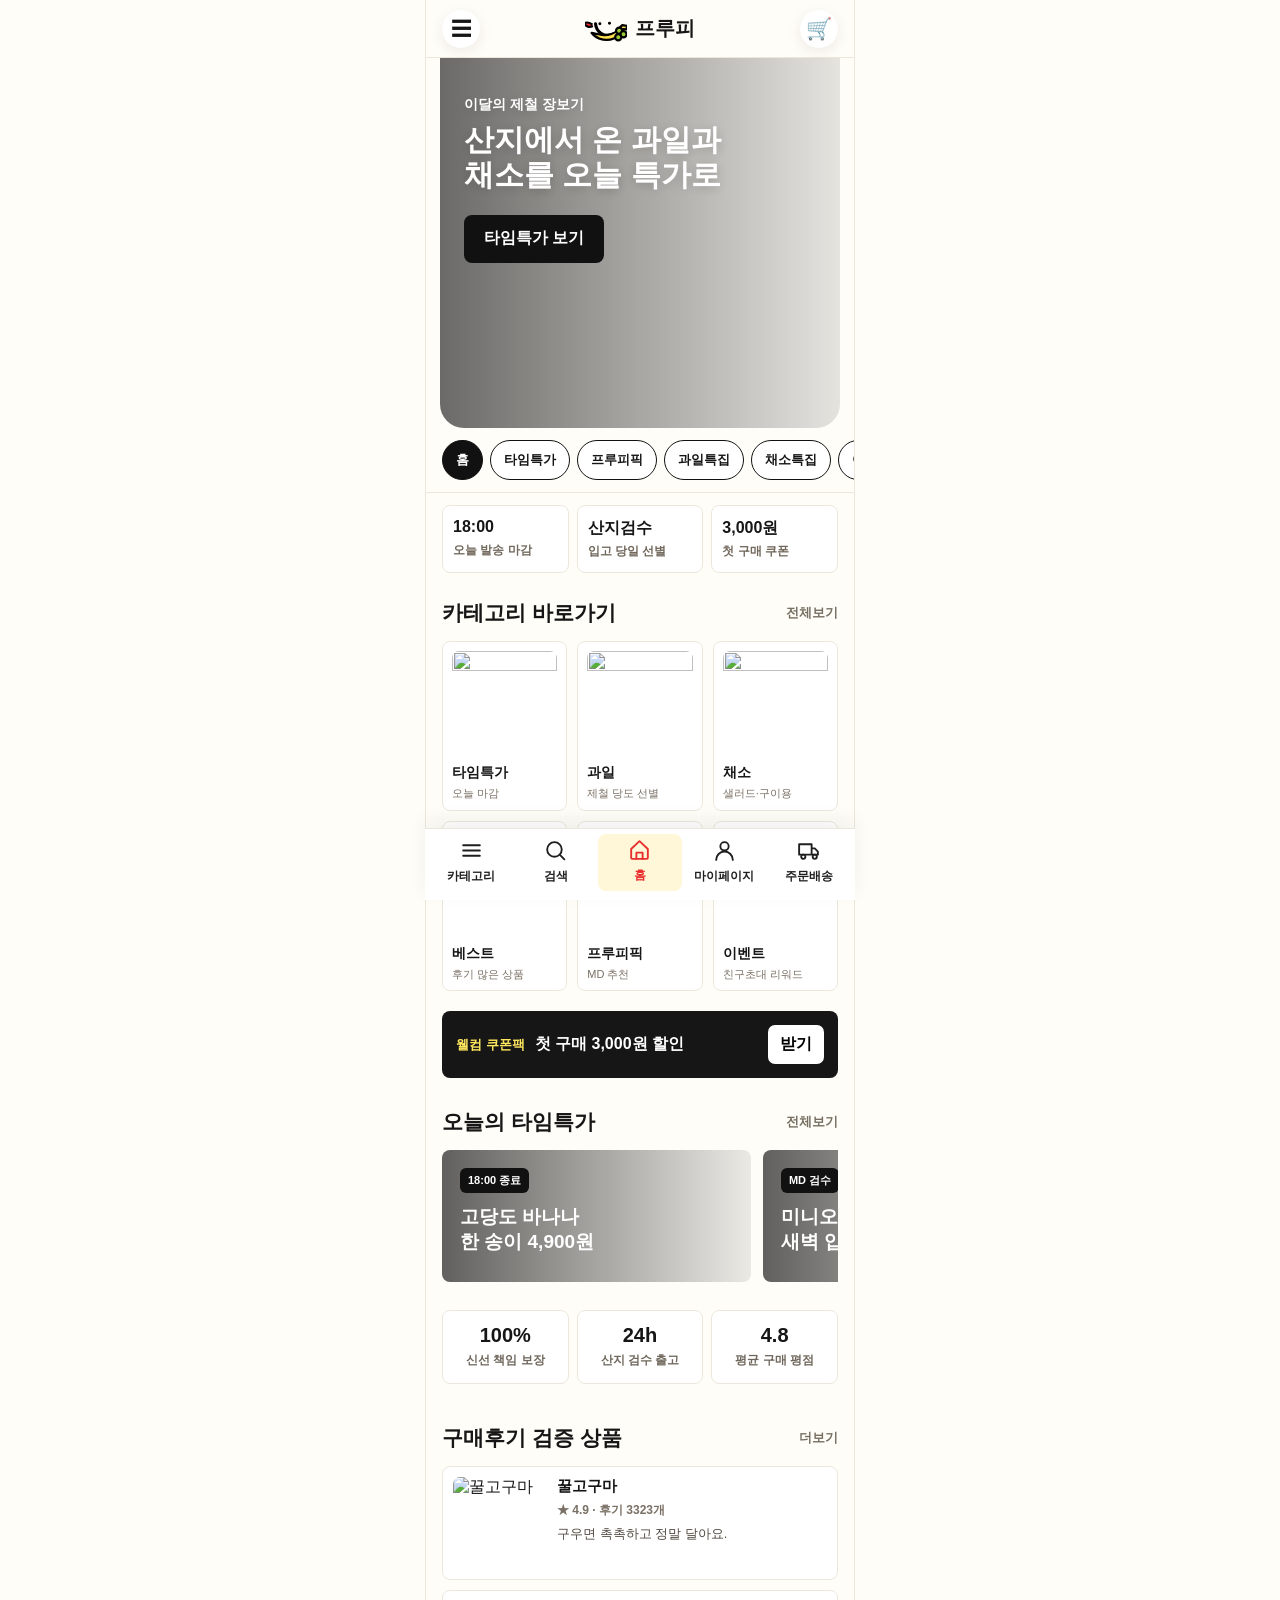
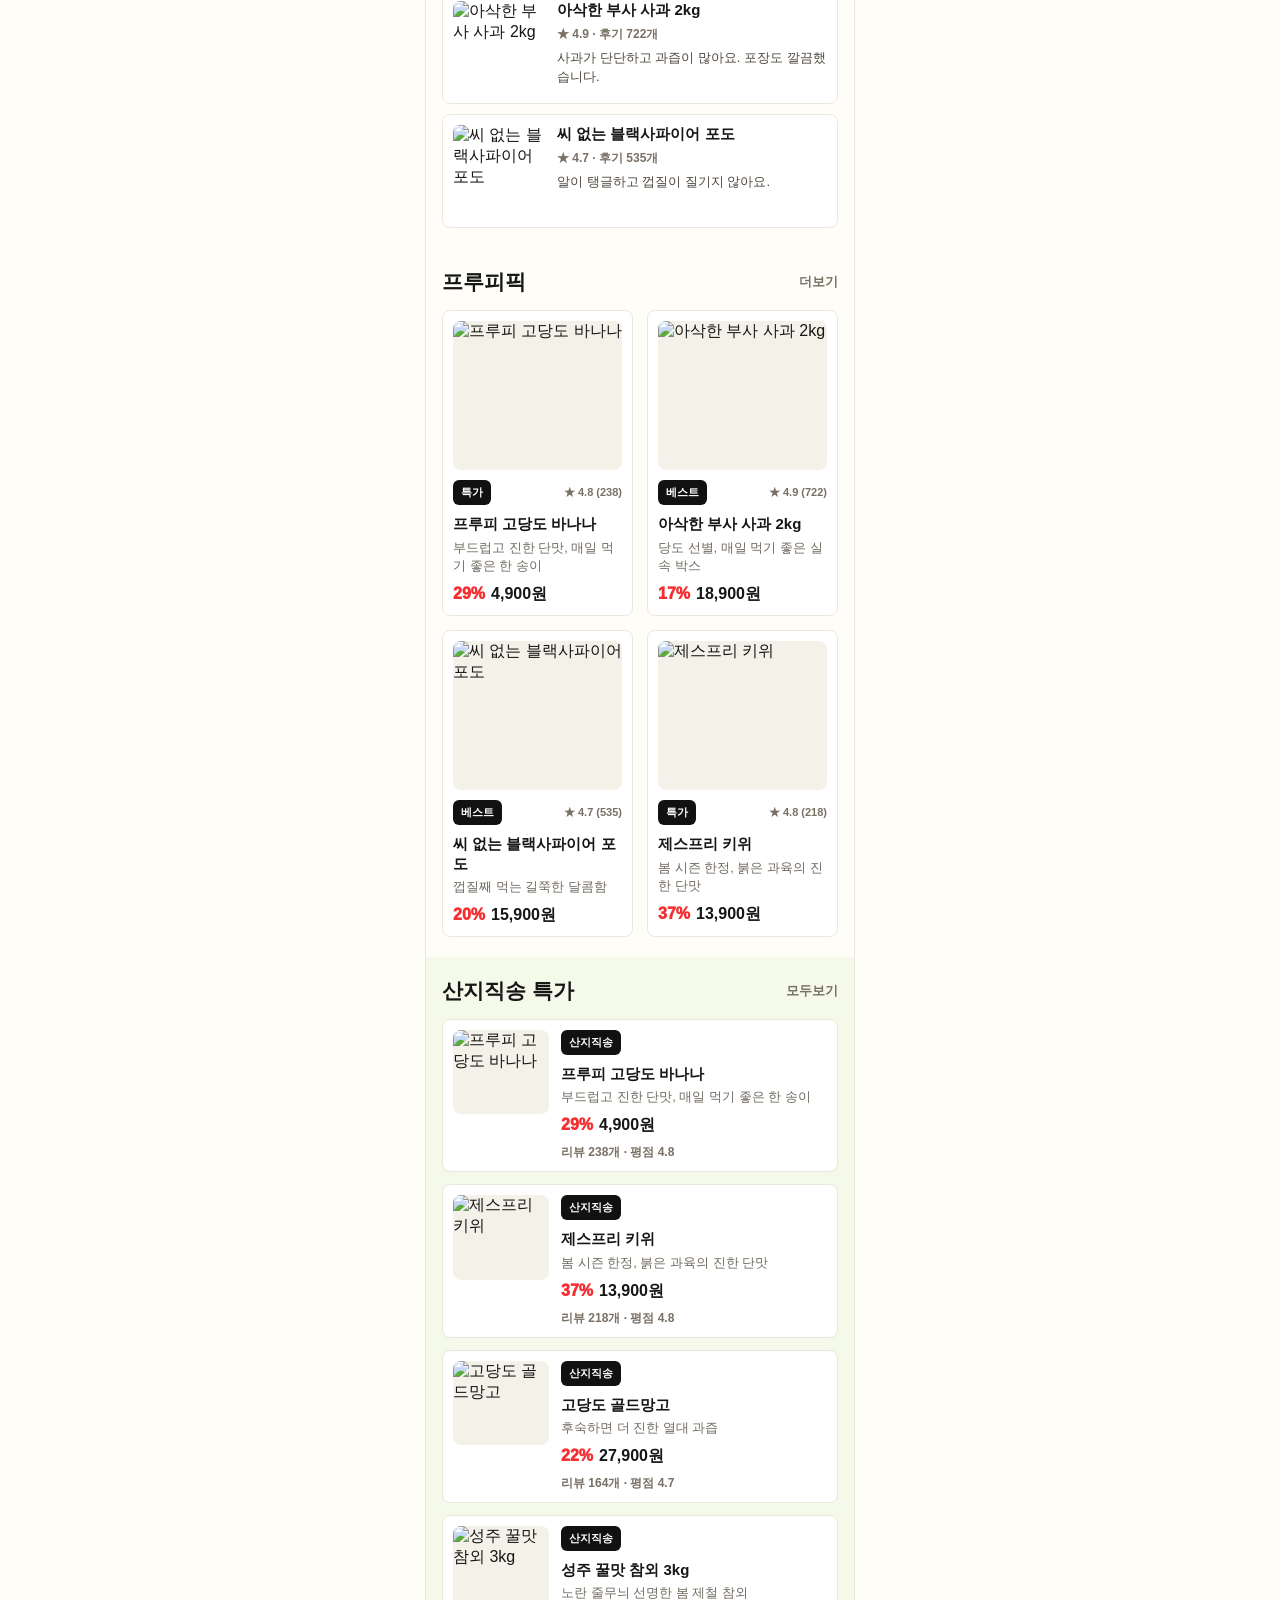
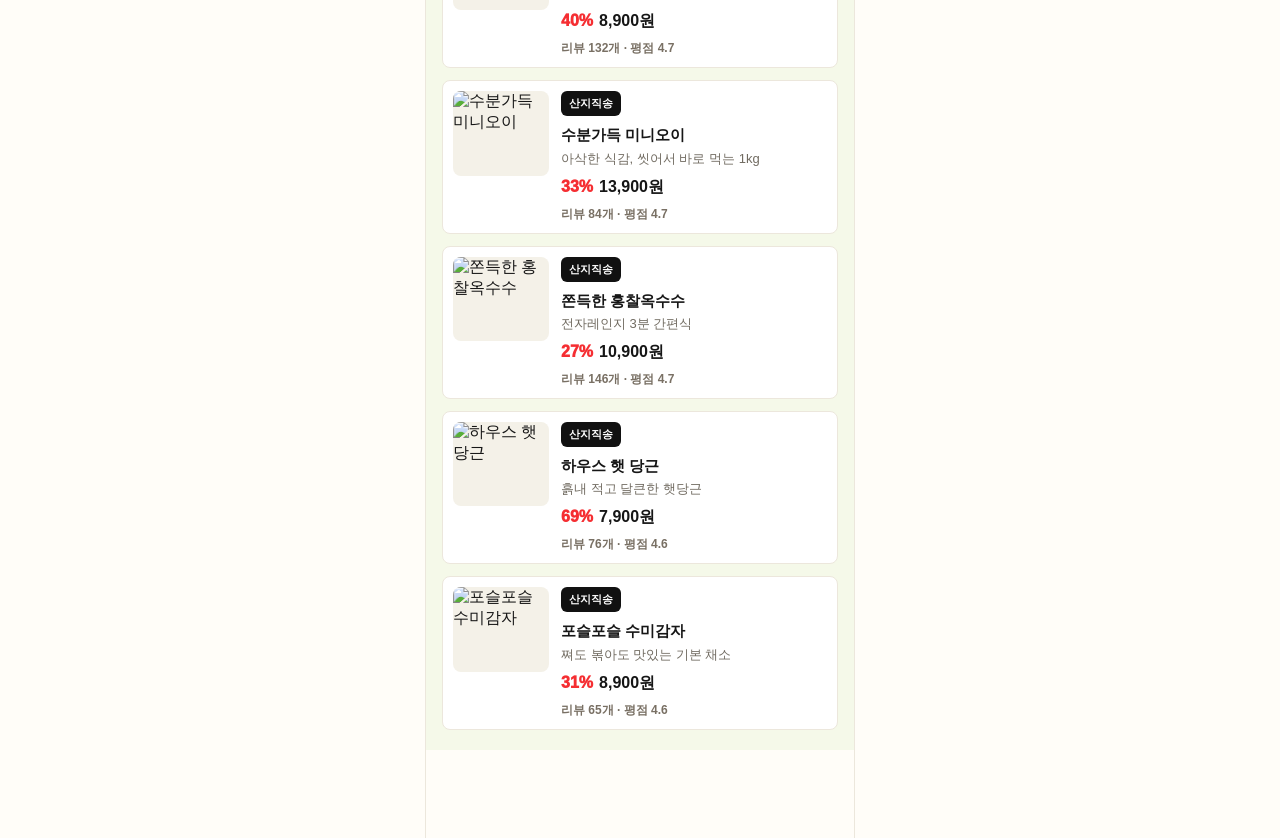
==== commit 6f840e0c: "Benchmark storefront conversion details" ====
--- a/index.html
+++ b/index.html
@@ -37,6 +37,20 @@
         <a href="./event.html">이벤트</a>
       </nav>
 
+      <section class="market-status" aria-label="오늘의 쇼핑 정보">
+        <article><strong>18:00</strong><span>오늘 발송 마감</span></article>
+        <article><strong>산지검수</strong><span>입고 당일 선별</span></article>
+        <article><strong>3,000원</strong><span>첫 구매 쿠폰</span></article>
+      </section>
+
+      <section class="section category-shortcut">
+        <div class="section-title">
+          <h2>카테고리 바로가기</h2>
+          <a href="./category.html">전체보기</a>
+        </div>
+        <div class="shortcut-grid" id="categoryShortcut"></div>
+      </section>
+
       <section class="coupon-band">
         <span>웰컴 쿠폰팩</span>
         <strong>첫 구매 3,000원 할인</strong>
@@ -66,6 +80,14 @@
         <article><strong>4.8</strong><span>평균 구매 평점</span></article>
       </section>
 
+      <section class="section review-highlight">
+        <div class="section-title">
+          <h2>구매후기 검증 상품</h2>
+          <a href="./pick.html">더보기</a>
+        </div>
+        <div id="reviewHighlights"></div>
+      </section>
+
       <section class="section">
         <div class="section-title">
           <h2>프루피픽</h2>
--- a/styles.css
+++ b/styles.css
@@ -245,6 +245,189 @@
   font-weight: 900;
 }
 
+.category-menu {
+  display: grid;
+  grid-template-columns: 92px minmax(0, 1fr);
+  min-height: 436px;
+  border-bottom: 8px solid #f5f0e7;
+  background: #fffdf8;
+}
+
+.category-rail {
+  position: sticky;
+  top: 58px;
+  align-self: start;
+  display: grid;
+  background: #f5f0e7;
+}
+
+.category-rail a {
+  display: flex;
+  align-items: center;
+  min-height: 58px;
+  padding: 0 14px;
+  border-bottom: 1px solid #e9dfd0;
+  color: #756b5e;
+  font-size: 14px;
+  font-weight: 950;
+}
+
+.category-rail a.active {
+  position: relative;
+  background: #fffdf8;
+  color: #111;
+}
+
+.category-rail a.active::before {
+  content: "";
+  position: absolute;
+  left: 0;
+  top: 16px;
+  bottom: 16px;
+  width: 4px;
+  border-radius: 0 4px 4px 0;
+  background: #f52e32;
+}
+
+.category-panel {
+  min-width: 0;
+  padding: 20px 14px 24px;
+}
+
+.category-panel > p {
+  margin: 0 0 7px;
+  color: #887d6f;
+  font-size: 13px;
+  font-weight: 900;
+}
+
+.category-panel h1 {
+  margin: 0;
+  font-size: 28px;
+  line-height: 1.18;
+}
+
+.category-summary {
+  display: flex;
+  flex-wrap: wrap;
+  gap: 6px;
+  margin-top: 14px;
+}
+
+.category-summary span {
+  border-radius: 999px;
+  padding: 7px 9px;
+  background: #fff4ca;
+  color: #2e281e;
+  font-size: 12px;
+  font-weight: 950;
+}
+
+.category-feature {
+  margin-top: 16px;
+}
+
+.category-feature a {
+  display: grid;
+  grid-template-columns: 82px minmax(0, 1fr);
+  gap: 12px;
+  align-items: center;
+  min-height: 104px;
+  padding: 10px;
+  border-radius: 8px;
+  background: #141414;
+  color: #fff;
+  overflow: hidden;
+}
+
+.category-feature img {
+  width: 82px;
+  height: 82px;
+  object-fit: cover;
+  border-radius: 7px;
+}
+
+.category-feature span {
+  display: grid;
+  gap: 7px;
+  min-width: 0;
+}
+
+.category-feature b {
+  font-size: 15px;
+  line-height: 1.35;
+}
+
+.category-feature em {
+  color: #ffe04f;
+  font-size: 13px;
+  font-style: normal;
+  font-weight: 950;
+}
+
+.subcategory-grid {
+  display: grid;
+  grid-template-columns: repeat(2, minmax(0, 1fr));
+  gap: 9px;
+  margin-top: 16px;
+}
+
+.subcategory-grid a {
+  display: grid;
+  align-content: start;
+  min-height: 86px;
+  padding: 12px;
+  border: 1px solid var(--line);
+  border-radius: 8px;
+  background: #fff;
+}
+
+.subcategory-grid strong {
+  font-size: 15px;
+}
+
+.subcategory-grid span {
+  margin-top: 8px;
+  color: #70675b;
+  font-size: 12px;
+  line-height: 1.35;
+}
+
+.category-curation {
+  padding-top: 22px;
+}
+
+.curation-row {
+  display: grid;
+  gap: 10px;
+}
+
+.category-sort {
+  align-items: flex-start;
+  gap: 12px;
+}
+
+.category-sort > div {
+  display: flex;
+  flex-wrap: wrap;
+  justify-content: flex-end;
+  gap: 6px;
+}
+
+.category-sort a {
+  border-radius: 999px;
+  padding: 7px 9px;
+  background: #f5f0e7;
+  color: #6f665b;
+  font-size: 12px;
+  font-weight: 950;
+}
+
+.category-sort a.active {
+  background: #111;
+  color: #fff;
+}
+
 .coupon-band {
   display: flex;
   align-items: center;
@@ -277,6 +460,113 @@
 .coupon-band button:disabled {
   color: #6b6257;
   background: #efe9dc;
+}
+
+.market-status {
+  display: grid;
+  grid-template-columns: repeat(3, minmax(0, 1fr));
+  gap: 8px;
+  margin: 12px 16px 6px;
+}
+
+.market-status article {
+  display: grid;
+  gap: 4px;
+  min-height: 68px;
+  padding: 12px 10px;
+  border: 1px solid var(--line);
+  border-radius: 8px;
+  background: #fff;
+}
+
+.market-status strong {
+  font-size: 16px;
+}
+
+.market-status span {
+  color: #71675b;
+  font-size: 12px;
+  font-weight: 900;
+}
+
+.category-shortcut {
+  padding-top: 18px;
+}
+
+.shortcut-grid {
+  display: grid;
+  grid-template-columns: repeat(3, minmax(0, 1fr));
+  gap: 10px;
+}
+
+.shortcut-grid a {
+  min-width: 0;
+  padding: 9px;
+  border: 1px solid var(--line);
+  border-radius: 8px;
+  background: #fff;
+}
+
+.shortcut-grid img {
+  width: 100%;
+  aspect-ratio: 1;
+  border-radius: 7px;
+  object-fit: cover;
+}
+
+.shortcut-grid strong {
+  display: block;
+  margin-top: 8px;
+  font-size: 14px;
+}
+
+.shortcut-grid span {
+  display: block;
+  margin-top: 4px;
+  color: #7a7065;
+  font-size: 11px;
+  line-height: 1.35;
+}
+
+.review-highlight > div:last-child {
+  display: grid;
+  gap: 10px;
+}
+
+.review-highlight-card {
+  display: grid;
+  grid-template-columns: 92px minmax(0, 1fr);
+  gap: 12px;
+  padding: 10px;
+  border: 1px solid var(--line);
+  border-radius: 8px;
+  background: #fff;
+}
+
+.review-highlight-card img {
+  width: 92px;
+  height: 92px;
+  object-fit: cover;
+  border-radius: 7px;
+}
+
+.review-highlight-card strong {
+  display: block;
+  font-size: 15px;
+}
+
+.review-highlight-card p {
+  margin: 6px 0;
+  color: #7a7065;
+  font-size: 12px;
+  font-weight: 900;
+}
+
+.review-highlight-card blockquote {
+  margin: 0;
+  color: #4f483f;
+  font-size: 13px;
+  line-height: 1.45;
 }
 
 .deal-head {
@@ -733,6 +1023,107 @@
   text-align: center;
 }
 
+.benefit-box {
+  display: grid;
+  gap: 7px;
+  margin: 0 0 16px;
+  padding: 14px;
+  border-radius: 8px;
+  background: #fff7d6;
+}
+
+.benefit-box strong {
+  font-size: 17px;
+}
+
+.benefit-box span {
+  color: #6d6254;
+  font-size: 13px;
+  font-weight: 850;
+}
+
+.copy-btn {
+  justify-self: start;
+  border: 0;
+  border-radius: 7px;
+  padding: 9px 12px;
+  background: #111;
+  color: #fff;
+  font-size: 13px;
+  font-weight: 950;
+}
+
+.copy-btn:disabled {
+  background: #d6cbb9;
+}
+
+.option-panel {
+  display: grid;
+  gap: 13px;
+  margin-top: 16px;
+  padding: 15px;
+  border: 1px solid var(--line);
+  border-radius: 8px;
+  background: #fff;
+}
+
+.option-panel label {
+  display: grid;
+  gap: 8px;
+  color: #6f665a;
+  font-size: 13px;
+  font-weight: 900;
+}
+
+.option-panel select {
+  width: 100%;
+  border: 1px solid var(--line);
+  border-radius: 7px;
+  padding: 12px;
+  background: #fffdf8;
+  color: #111;
+  font-weight: 900;
+}
+
+.quantity-row {
+  display: flex;
+  justify-content: space-between;
+  align-items: center;
+}
+
+.quantity-row > span {
+  color: #6f665a;
+  font-size: 13px;
+  font-weight: 900;
+}
+
+.quantity-row div {
+  display: inline-grid;
+  grid-template-columns: 34px 40px 34px;
+  align-items: center;
+  overflow: hidden;
+  border: 1px solid var(--line);
+  border-radius: 8px;
+}
+
+.quantity-row button {
+  height: 34px;
+  border: 0;
+  background: #f8f3e9;
+  font-weight: 950;
+}
+
+.quantity-row strong {
+  text-align: center;
+}
+
+.option-panel > p {
+  display: flex;
+  justify-content: space-between;
+  margin: 0;
+  font-weight: 950;
+}
+
 dl div {
   display: flex;
   justify-content: space-between;
@@ -881,6 +1272,120 @@
   font-weight: 800;
 }
 
+.fresh-checklist {
+  display: grid;
+  gap: 10px;
+  margin: 16px 0;
+}
+
+.fresh-checklist article {
+  display: grid;
+  grid-template-columns: 42px minmax(0, 1fr);
+  gap: 4px 12px;
+  padding: 14px;
+  border: 1px solid var(--line);
+  border-radius: 8px;
+  background: #fff;
+}
+
+.fresh-checklist strong {
+  grid-row: span 2;
+  display: grid;
+  place-items: center;
+  width: 38px;
+  height: 38px;
+  border-radius: 50%;
+  background: #111;
+  color: #ffe04f;
+  font-size: 13px;
+}
+
+.fresh-checklist span {
+  font-weight: 950;
+}
+
+.fresh-checklist p {
+  margin: 0;
+  color: #70685d;
+  font-size: 13px;
+}
+
+.review-meter {
+  display: grid;
+  grid-template-columns: 62px minmax(0, 1fr);
+  gap: 4px 12px;
+  align-items: center;
+  margin-bottom: 14px;
+  padding: 14px;
+  border-radius: 8px;
+  background: #111;
+  color: #fff;
+}
+
+.review-meter strong {
+  grid-row: span 2;
+  font-size: 32px;
+}
+
+.review-meter div {
+  height: 8px;
+  overflow: hidden;
+  border-radius: 999px;
+  background: rgba(255, 255, 255, 0.24);
+}
+
+.review-meter div span {
+  display: block;
+  height: 100%;
+  border-radius: inherit;
+  background: #ffe04f;
+}
+
+.review-meter p {
+  margin: 0;
+  color: #f3eadb;
+  font-size: 13px;
+}
+
+.photo-review-grid {
+  display: grid;
+  grid-template-columns: repeat(3, minmax(0, 1fr));
+  gap: 8px;
+  margin-bottom: 14px;
+}
+
+.photo-review-grid article {
+  min-width: 0;
+  padding: 8px;
+  border: 1px solid var(--line);
+  border-radius: 8px;
+  background: #fff;
+}
+
+.photo-review-grid img {
+  width: 100%;
+  aspect-ratio: 1;
+  object-fit: cover;
+  border-radius: 7px;
+}
+
+.photo-review-grid strong {
+  display: block;
+  margin-top: 7px;
+  font-size: 12px;
+}
+
+.photo-review-grid p {
+  display: -webkit-box;
+  overflow: hidden;
+  -webkit-line-clamp: 2;
+  -webkit-box-orient: vertical;
+  margin: 4px 0 0;
+  color: #6f665a;
+  font-size: 11px;
+  line-height: 1.35;
+}
+
 .review-list {
   display: grid;
   gap: 10px;
@@ -980,13 +1485,15 @@
   position: fixed;
   left: 0;
   right: 0;
-  bottom: 0;
+  bottom: calc(72px + env(safe-area-inset-bottom));
+  z-index: 12;
   display: grid;
   grid-template-columns: 0.72fr 1fr 1fr;
   gap: 8px;
-  padding: 12px 14px 16px;
+  padding: 10px 14px;
   background: rgba(255, 253, 248, 0.96);
   border-top: 1px solid var(--line);
+  box-shadow: 0 -8px 18px rgba(31, 27, 18, 0.08);
 }
 
 .buy-bar button {
@@ -1492,12 +1999,10 @@
   @keyframes pageIn {
     from {
       opacity: 0;
-      transform: translateY(8px);
     }
 
     to {
       opacity: 1;
-      transform: translateY(0);
     }
   }
 }
